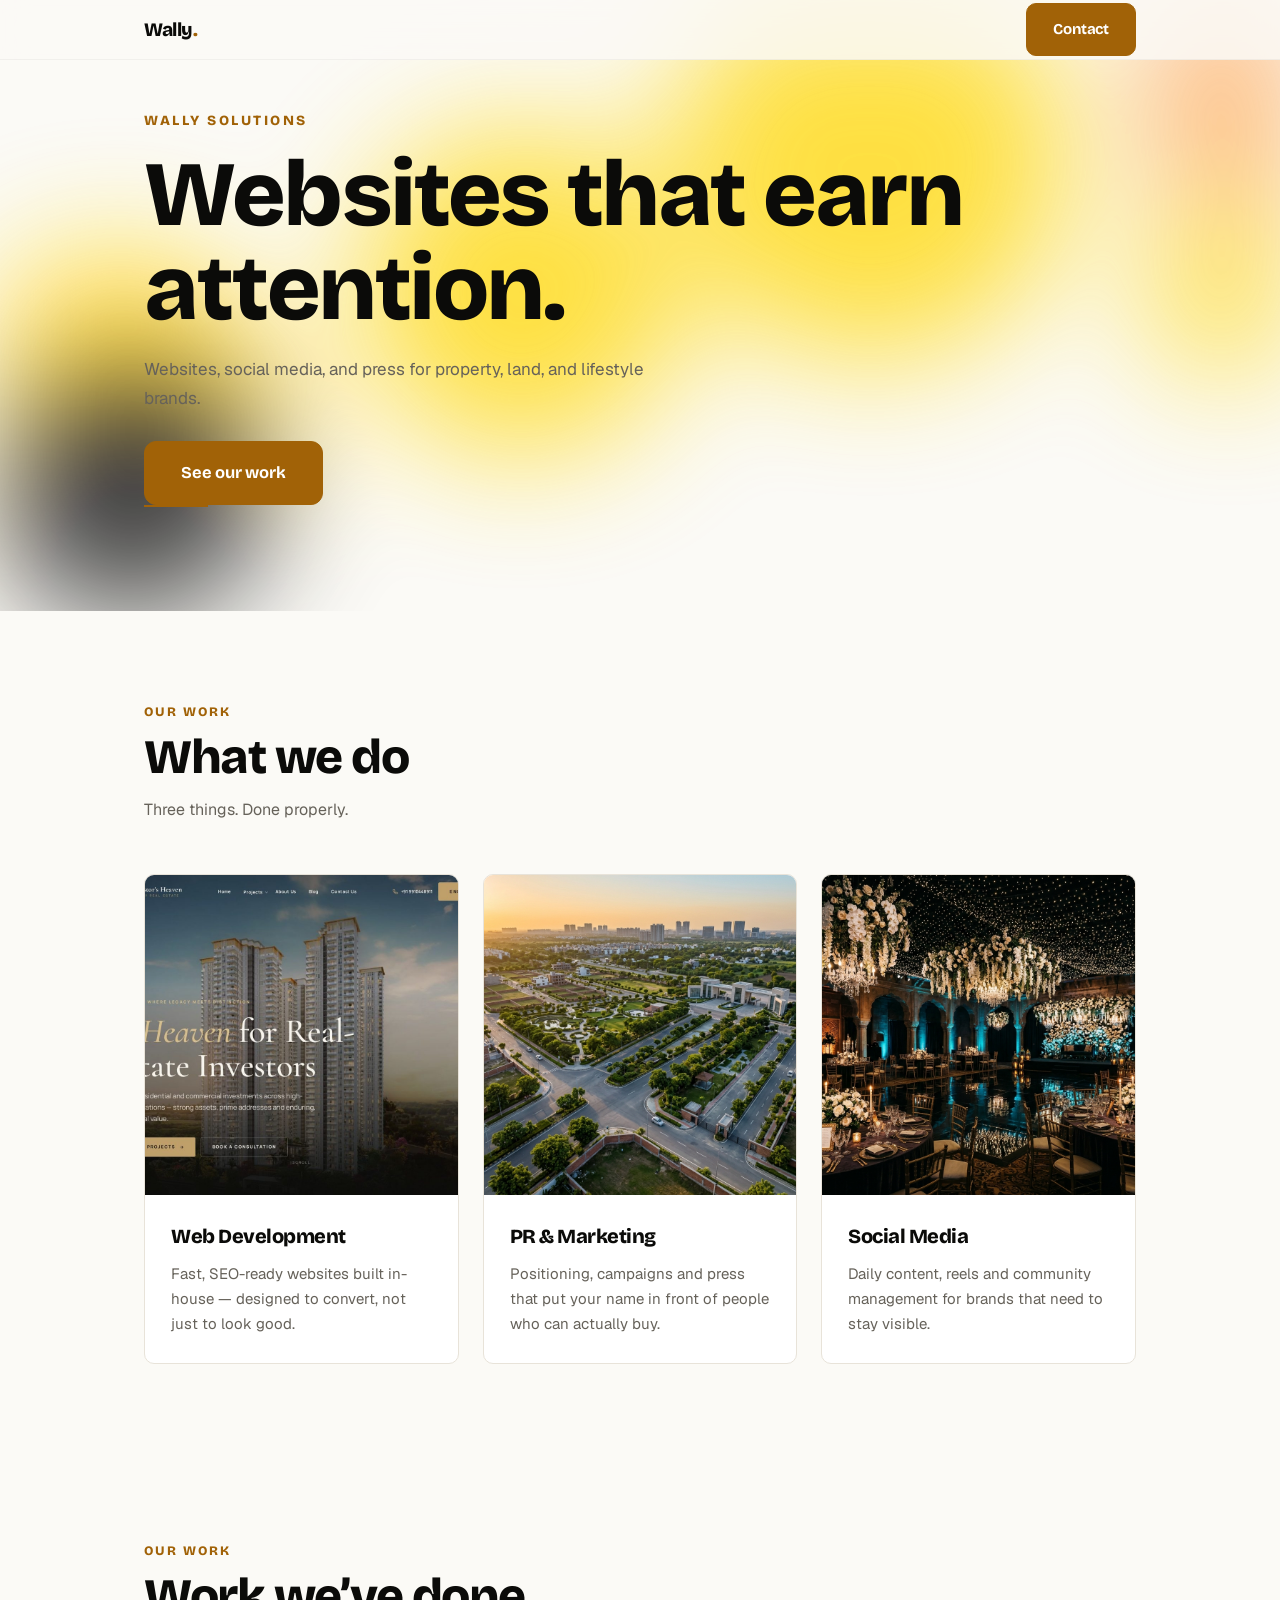
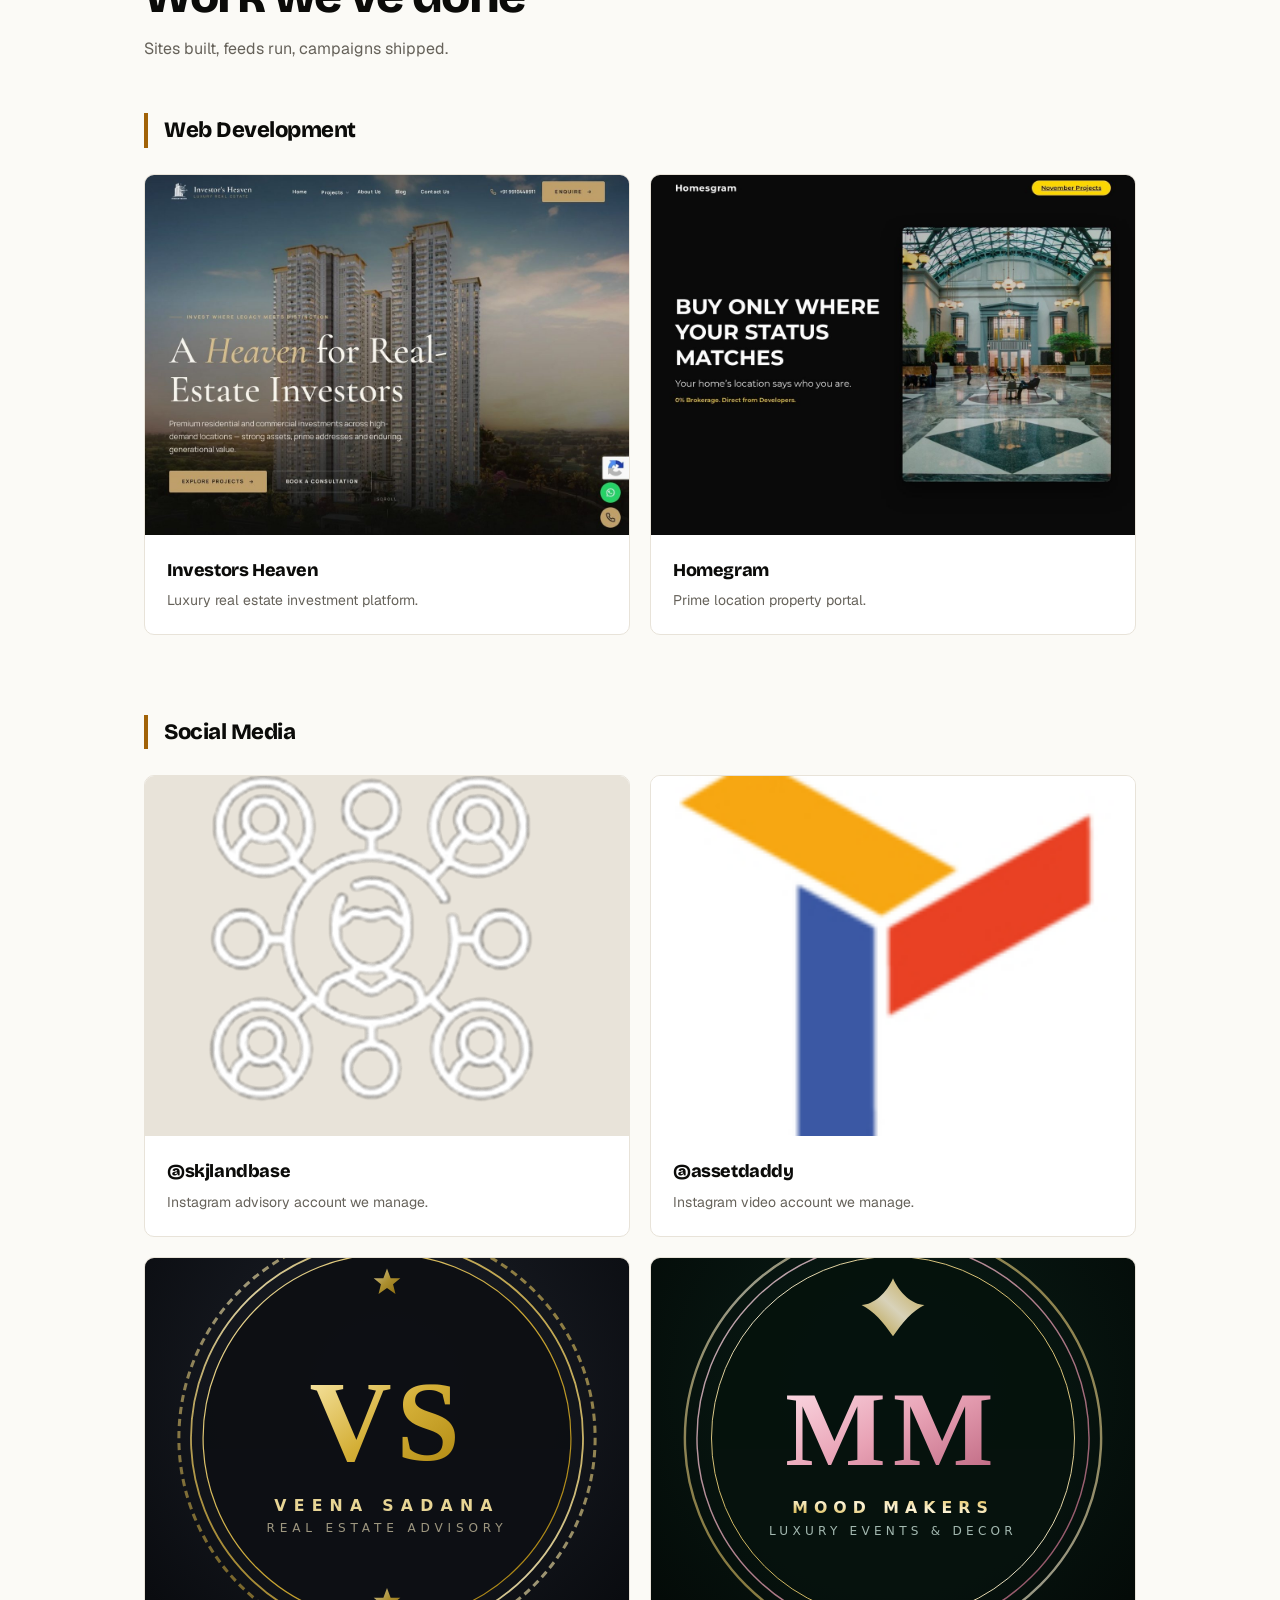
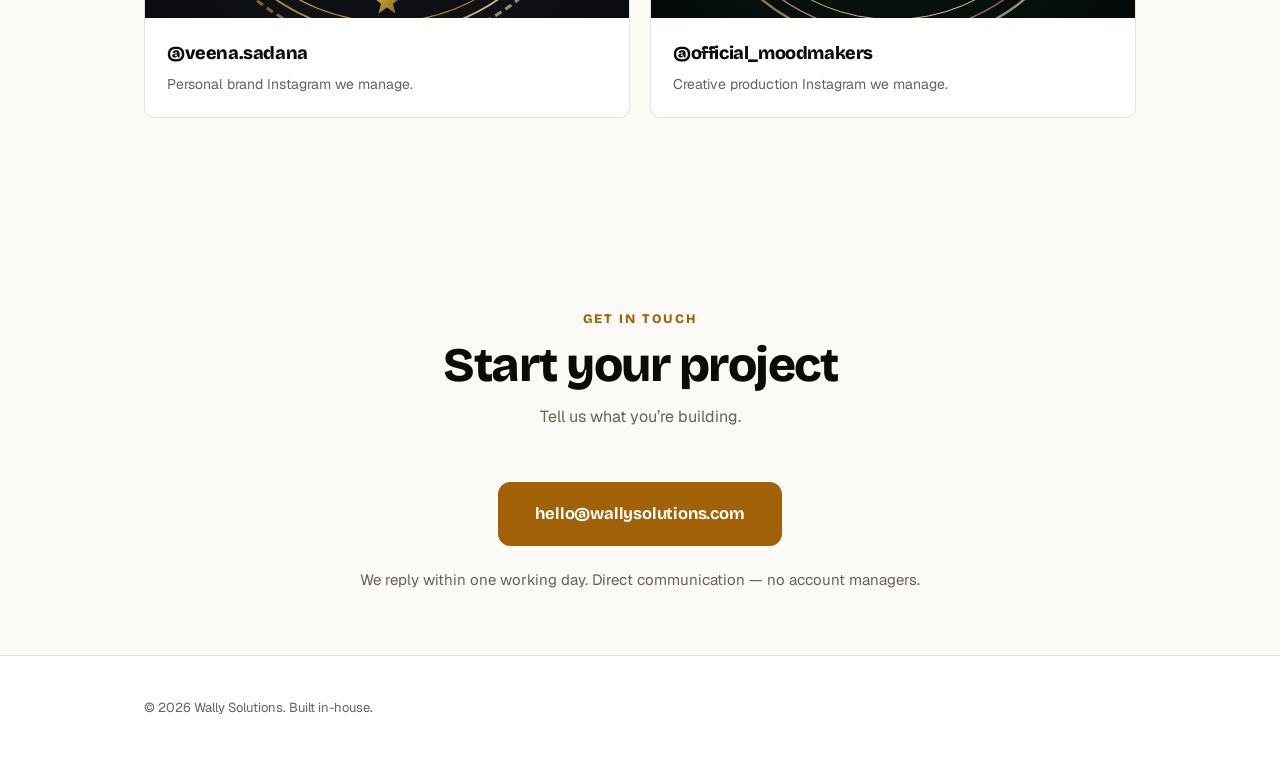
==== index.html @ ad47d723 "Add lava background animation to hero section - Canvas-based lava lamp behind hero text: yellow/oran" ====
<!doctype html>
<html lang="en">
<head>
  <meta charset="utf-8" />
  <meta name="viewport" content="width=device-width, initial-scale=1.0" />
  <title>Wally Solutions | Websites, Social Media & PR</title>
  <meta
    name="description"
    content="Websites, social media, and press for property, land and lifestyle brands."
  />
  <link rel="canonical" href="https://wallysolutions.com/" />
  <meta name="theme-color" content="#fbfaf6" />

  <link rel="preload" href="assets/fonts/bricolage.woff2" as="font" type="font/woff2" crossorigin />
  <link rel="preload" href="assets/fonts/geist.woff2" as="font" type="font/woff2" crossorigin />
  <link rel="stylesheet" href="assets/css/style.css" />
</head>
<body>

  <!-- Header -->
  <header class="header" id="header">
    <div class="wrap">
      <a class="brand" href="/">Wally<span>.</span></a>
      <a href="#contact" class="btn btn--primary">Contact</a>
    </div>
  </header>

  <!-- Hero -->
  <section class="hero" id="hero">
    <canvas class="hero__lava" id="heroLava" aria-hidden="true"></canvas>
    <div class="wrap hero__wrap">
      <div class="hero__eyebrow">Wally Solutions</div>
      <h1 class="hero__title">
        <span class="word">Websites</span>
        <span class="word">that</span>
        <span class="word">earn</span>
        <span class="word">attention.</span>
      </h1>
      <p class="hero__sub">
        Websites, social media, and press for property, land, and lifestyle brands.
      </p>
      <a href="#work" class="btn btn--primary btn--large">See our work</a>
      <div class="hero__line"></div>
    </div>
  </section>

  <!-- What We Do -->
  <section class="section" id="services">
    <div class="wrap">
      <div class="section-head">
        <span class="section__eyebrow">Our work</span>
        <h2 class="section__title">What we do</h2>
        <p class="section__intro">Three things. Done properly.</p>
      </div>

      <div class="services-grid">
        <article class="service card">
          <div class="service__image" style="background-image:url('assets/img/work-investors-heaven.jpg')"></div>
          <div class="service__body">
            <h3 class="service__title">Web Development</h3>
            <p class="service__desc">Fast, SEO-ready websites built in-house — designed to convert, not just to look good.</p>
          </div>
        </article>

        <article class="service card">
          <div class="service__image" style="background-image:url('assets/img/work-skjlandbase.jpg')"></div>
          <div class="service__body">
            <h3 class="service__title">PR &amp; Marketing</h3>
            <p class="service__desc">Positioning, campaigns and press that put your name in front of people who can actually buy.</p>
          </div>
        </article>

        <article class="service card">
          <div class="service__image" style="background-image:url('assets/img/work-moodmakers.jpg')"></div>
          <div class="service__body">
            <h3 class="service__title">Social Media</h3>
            <p class="service__desc">Daily content, reels and community management for brands that need to stay visible.</p>
          </div>
        </article>
      </div>
    </div>
  </section>

  <!-- Work -->
  <section class="section section--work" id="work">
    <div class="wrap">
      <div class="section-head">
        <span class="section__eyebrow">Our work</span>
        <h2 class="section__title">Work we&rsquo;ve done</h2>
        <p class="section__intro">Sites built, feeds run, campaigns shipped.</p>
      </div>

      <!-- Web Development -->
      <div class="work-category">
        <h3 class="work-category__title">Web Development</h3>
        <div class="work-grid">
          <a href="https://investors-heaven.com/" target="_blank" rel="noopener" class="work-card">
            <img src="assets/img/work-investors-heaven.jpg" alt="Investors Heaven website" class="work-card__img" />
            <div class="work-card__body">
              <h4 class="work-card__title">Investors Heaven</h4>
              <p class="work-card__desc">Luxury real estate investment platform.</p>
            </div>
          </a>
          <a href="https://www.homegram.co.in/" target="_blank" rel="noopener" class="work-card">
            <img src="assets/img/work-homegram.jpg" alt="Homegram website" class="work-card__img" />
            <div class="work-card__body">
              <h4 class="work-card__title">Homegram</h4>
              <p class="work-card__desc">Prime location property portal.</p>
            </div>
          </a>
        </div>
      </div>

      <!-- Social Media -->
      <div class="work-category">
        <h3 class="work-category__title">Social Media</h3>
        <div class="work-grid">
          <a href="https://www.instagram.com/skjlandbase/" target="_blank" rel="noopener" class="work-card work-card--insta">
            <div class="work-card__img work-card__img--insta" style="background-image:url('assets/img/pfp-skjlandbase.png')"></div>
            <div class="work-card__body">
              <h4 class="work-card__title">@skjlandbase</h4>
              <p class="work-card__desc">Instagram advisory account we manage.</p>
            </div>
          </a>
          <a href="https://www.instagram.com/assetdaddy01/" target="_blank" rel="noopener" class="work-card work-card--insta">
            <div class="work-card__img work-card__img--insta" style="background-image:url('assets/img/pfp-assetdaddy.jpg')"></div>
            <div class="work-card__body">
              <h4 class="work-card__title">@assetdaddy</h4>
              <p class="work-card__desc">Instagram video account we manage.</p>
            </div>
          </a>
          <a href="https://www.instagram.com/veena.sadana/" target="_blank" rel="noopener" class="work-card work-card--insta">
            <div class="work-card__img work-card__img--insta" style="background-image:url('assets/img/pfp-veena-sadana.svg')"></div>
            <div class="work-card__body">
              <h4 class="work-card__title">@veena.sadana</h4>
              <p class="work-card__desc">Personal brand Instagram we manage.</p>
            </div>
          </a>
          <a href="https://www.instagram.com/official_moodmakers/" target="_blank" rel="noopener" class="work-card work-card--insta">
            <div class="work-card__img work-card__img--insta" style="background-image:url('assets/img/pfp-moodmakers.svg')"></div>
            <div class="work-card__body">
              <h4 class="work-card__title">@official_moodmakers</h4>
              <p class="work-card__desc">Creative production Instagram we manage.</p>
            </div>
          </a>
        </div>
      </div>
    </div>
  </section>

  <!-- Contact -->
  <section class="section section--contact" id="contact">
    <div class="wrap contact__wrap">
      <div class="section-head section-head--center">
        <span class="section__eyebrow">Get in touch</span>
        <h2 class="section__title">Start your project</h2>
        <p class="section__intro">Tell us what you&rsquo;re building.</p>
      </div>
      <a href="mailto:hello@wallysolutions.com" class="btn btn--primary btn--large">hello@wallysolutions.com</a>
      <p class="contact__note">We reply within one working day. Direct communication — no account managers.</p>
    </div>
  </section>

  <!-- Footer -->
  <footer class="footer">
    <div class="wrap footer__wrap">
      <p class="footer__copy">&copy; 2026 Wally Solutions. Built in-house.</p>
    </div>
  </footer>

  <script>
    /* Hero reveal animation — runs on load, staggered, visible above the fold */
    (function(){
      const words = document.querySelectorAll('.hero__title .word');
      const line = document.querySelector('.hero__line');
      const cta = document.querySelector('.btn--large');

      const tl = [];
      words.forEach((w, i) => {
        w.style.opacity = '0';
        w.style.transform = 'translateY(34px)';
        w.style.transition = 'opacity 0.7s cubic-bezier(0.22, 1, 0.36, 1), transform 0.7s cubic-bezier(0.22, 1, 0.36, 1)';
        tl.push(setTimeout(() => {
          w.style.opacity = '1';
          w.style.transform = 'translateY(0)';
        }, 180 + i * 130));
      });

      setTimeout(() => {
        line.style.width = '64px';
        line.style.opacity = '1';
      }, 180 + words.length * 130 + 60);

      setTimeout(() => {
        cta.style.opacity = '1';
        cta.style.transform = 'translateY(0)';
      }, 180 + words.length * 130 + 180);

      cta.style.opacity = '0';
      cta.style.transform = 'translateY(20px)';
      cta.style.transition = 'opacity 0.6s cubic-bezier(0.22, 1, 0.36, 1), transform 0.6s cubic-bezier(0.22, 1, 0.36, 1)';
      line.style.width = '0';
      line.style.opacity = '0';
      line.style.transition = 'width 0.6s ease, opacity 0.4s ease';
    })();

    /* Header scroll effect */
    (function(){
      const header = document.getElementById('header');
      window.addEventListener('scroll', () => {
        if (window.scrollY > 40) {
          header.classList.add('header--scrolled');
        } else {
          header.classList.remove('header--scrolled');
        }
      });
    })();

    /* Lava background — yellow/orange/red/black drifting blobs */
    (function(){
      var canvas = document.getElementById('heroLava');
      if(!canvas) return;
      var ctx = canvas.getContext('2d');
      var width, height;
      var blobs = [];
      var colors = ['#FACC15', '#FB923C', '#EF4444', '#000000'];

      function resize(){
        var r = canvas.parentElement;
        width = canvas.width = r ? r.clientWidth : window.innerWidth;
        height = canvas.height = r ? r.clientHeight : window.innerHeight;
      }
      window.addEventListener('resize', resize);
      resize();

      for(var i=0; i<6; i++){
        blobs.push({
          x: Math.random()*width,
          y: Math.random()*height,
          vx: (Math.random()-0.5)*0.35,
          vy: (Math.random()-0.5)*0.35,
          r: 70 + Math.random()*140,
          color: colors[Math.floor(Math.random()*colors.length)]
        });
      }

      function draw(){
        ctx.clearRect(0,0,width,height);
        blobs.forEach(function(b){
          b.x += b.vx;
          b.y += b.vy;
          if(b.x < -b.r) b.x = width + b.r;
          if(b.x > width + b.r) b.x = -b.r;
          if(b.y < -b.r) b.y = height + b.r;
          if(b.y > height + b.r) b.y = -b.r;
          ctx.beginPath();
          ctx.arc(b.x, b.y, b.r, 0, Math.PI*2);
          ctx.fillStyle = b.color;
          ctx.fill();
        });
        requestAnimationFrame(draw);
      }
      draw();
    })();
  </script>
</body>
</html>
---- assets/css/style.css ----
/* Wally Solutions — premium, human-made, mobile-first
   Warm, elegant palette: cream paper, deep ink, gold-bronze accent.
   Designed to feel like a real agency, not AI slop.
*/

@font-face {
  font-family: "Bricolage Grotesque";
  src: url("../fonts/bricolage.woff2") format("woff2");
  font-weight: 200 800;
  font-display: swap;
  font-style: normal;
}

@font-face {
  font-family: "Geist";
  src: url("../fonts/geist.woff2") format("woff2");
  font-weight: 100 900;
  font-display: swap;
  font-style: normal;
}

:root {
  --bg: #fbfaf6;
  --surface: #ffffff;
  --ink: #0b0b09;
  --muted: #66625a;
  --accent: #a16207;
  --accent-hover: #7c4d05;
  --border: #e8e3d9;
  --line: 1.55;
  --radius: 10px;
  --wrap: 1040px;
  --shadow: 0 24px 48px -16px rgba(0,0,0,0.07);
  --font-display: "Bricolage Grotesque", system-ui, sans-serif;
  --font-body: "Geist", system-ui, sans-serif;
}

*,
*::before,
*::after { box-sizing: border-box; }

html {
  scroll-behavior: smooth;
  -webkit-text-size-adjust: 100%;
}

body {
  margin: 0;
  background: var(--bg);
  color: var(--ink);
  font-family: var(--font-body);
  font-size: 17px;
  line-height: var(--line);
  -webkit-font-smoothing: antialiased;
  overflow-x: hidden;
}

img { max-width: 100%; display: block; }

a { color: inherit; text-decoration: none; }

::selection { background: var(--accent); color: #ffffff; }

.wrap {
  width: 100%;
  max-width: var(--wrap);
  margin-inline: auto;
  padding-inline: 24px;
}

/* ---------- Header ---------- */
.header {
  position: fixed;
  top: 0; left: 0; right: 0;
  z-index: 100;
  height: 60px;
  background: rgba(251, 250, 246, 0.85);
  backdrop-filter: blur(14px);
  border-bottom: 1px solid rgba(0,0,0,0.04);
}

.header--scrolled {
  background: rgba(251, 250, 246, 0.96);
  box-shadow: 0 4px 20px -8px rgba(0,0,0,0.05);
}

.header .wrap {
  display: flex;
  align-items: center;
  justify-content: space-between;
  height: 100%;
}

.brand {
  font-family: var(--font-display);
  font-weight: 800;
  font-size: 19px;
  letter-spacing: -0.5px;
  color: var(--ink);
}

.brand span {
  color: var(--accent);
}

/* ---------- Buttons ---------- */
.btn {
  display: inline-flex;
  align-items: center;
  justify-content: center;
  border: 1px solid var(--border);
  background: var(--surface);
  color: var(--ink);
  font-family: var(--font-display);
  font-weight: 700;
  font-size: 15px;
  letter-spacing: -0.2px;
  border-radius: var(--radius);
  padding: 14px 26px;
  cursor: pointer;
  transition: all 0.25s ease;
}

.btn--primary {
  border-color: var(--accent);
  background: var(--accent);
  color: #ffffff;
}

.btn--primary:hover {
  background: var(--accent-hover);
  border-color: var(--accent-hover);
  transform: translateY(-2px);
  box-shadow: 0 12px 28px -6px rgba(161, 98, 7, 0.35);
}

.btn--large {
  font-size: 16.5px;
  padding: 18px 36px;
  border-radius: 12px;
}

/* ---------- Hero ---------- */
.hero {
  position: relative;
  padding: 110px 0 100px;
  overflow: hidden;
  background: var(--bg);
}

.hero__lava {
  position: absolute;
  inset: 0;
  width: 100%;
  height: 100%;
  z-index: 0;
  filter: blur(64px) contrast(1.15);
  opacity: 0.75;
}

.hero__wrap {
  position: relative;
  z-index: 1;
}

.hero__eyebrow {
  margin: 0 0 16px;
  font-family: var(--font-display);
  font-weight: 800;
  font-size: 14px;
  letter-spacing: 2.5px;
  text-transform: uppercase;
  color: var(--accent);
}

.hero__title {
  margin: 0 0 20px;
  font-family: var(--font-display);
  font-weight: 800;
  font-size: clamp(40px, 11vw, 84px);
  line-height: 1.02;
  letter-spacing: -2.5px;
  color: var(--ink);
}

.hero__title .word {
  display: inline-block;
}

.hero__sub {
  margin: 0 0 28px;
  font-size: 17px;
  color: var(--muted);
  max-width: 520px;
  line-height: 1.7;
}

.hero__line {
  width: 0;
  height: 2px;
  background: var(--accent);
  margin-bottom: 4px;
  opacity: 0;
}

/* ---------- Sections ---------- */
.section {
  padding: 86px 0;
}

.section--contact {
  padding: 100px 0 64px;
}

.section-head {
  margin-bottom: 52px;
}

.section-head--center { text-align: center; }

.section__eyebrow {
  display: inline-block;
  margin: 0 0 10px;
  font-family: var(--font-display);
  font-weight: 800;
  font-size: 13px;
  letter-spacing: 2px;
  text-transform: uppercase;
  color: var(--accent);
}

.section__title {
  margin: 0 0 14px;
  font-family: var(--font-display);
  font-weight: 800;
  font-size: clamp(30px, 6vw, 48px);
  line-height: 1.08;
  letter-spacing: -1.5px;
  color: var(--ink);
}

.section__intro {
  margin: 0;
  font-size: 16px;
  color: var(--muted);
  max-width: 560px;
}

.section-head--center .section__intro { margin-inline: auto; }

/* ---------- Services ---------- */
.services-grid {
  display: grid;
  grid-template-columns: 1fr;
  gap: 24px;
}

.service {
  display: flex;
  flex-direction: column;
  border: 1px solid var(--border);
  background: var(--surface);
  border-radius: var(--radius);
  overflow: hidden;
  transition: transform 0.25s ease, border-color 0.25s ease, box-shadow 0.25s ease;
}

.service:hover {
  transform: translateY(-4px);
  border-color: var(--accent);
  box-shadow: var(--shadow);
}

.service__image {
  width: 100%;
  height: 280px;
  background-size: cover;
  background-position: center;
  background-color: #e8e3d9;
}

.service__body {
  padding: 26px;
}

.service__title {
  margin: 0 0 10px;
  font-family: var(--font-display);
  font-weight: 800;
  font-size: 20px;
  letter-spacing: -0.5px;
  color: var(--ink);
}

.service__desc {
  margin: 0;
  font-size: 15px;
  color: var(--muted);
  line-height: 1.65;
}

/* ---------- Work ---------- */
.work-category {
  margin-bottom: 80px;
}

.work-category:last-child { margin-bottom: 0; }

.work-category__title {
  margin: 0 0 26px;
  font-family: var(--font-display);
  font-weight: 800;
  font-size: 22px;
  letter-spacing: -0.5px;
  color: var(--ink);
  border-left: 4px solid var(--accent);
  padding-left: 16px;
}

.work-grid {
  display: grid;
  grid-template-columns: 1fr;
  gap: 20px;
}

.work-card {
  border: 1px solid var(--border);
  border-radius: var(--radius);
  overflow: hidden;
  background: var(--surface);
  display: block;
  transition: transform 0.25s ease, border-color 0.25s ease, box-shadow 0.25s ease;
  text-decoration: none;
  color: inherit;
}

.work-card:hover {
  transform: translateY(-5px);
  border-color: var(--accent);
  box-shadow: var(--shadow);
}

.work-card__img {
  width: 100%;
  height: 320px;
  object-fit: cover;
  display: block;
}

.work-card__img--insta {
  height: 320px;
  background-size: cover;
  background-position: center;
  background-color: #e8e3d9;
}

.work-card__body {
  padding: 22px;
}

.work-card__title {
  margin: 0 0 6px;
  font-family: var(--font-display);
  font-weight: 800;
  font-size: 18px;
  letter-spacing: -0.4px;
  color: var(--ink);
}

.work-card__desc {
  margin: 0;
  font-size: 14px;
  color: var(--muted);
}

/* ---------- Contact ---------- */
.contact__wrap {
  max-width: 640px;
  margin-inline: auto;
  text-align: center;
}

.contact__note {
  margin: 22px 0 0;
  font-size: 15px;
  color: var(--muted);
}

/* ---------- Footer ---------- */
.footer {
  padding: 42px 0;
  border-top: 1px solid var(--border);
  background: var(--surface);
}

.footer__wrap {
  display: flex;
  justify-content: space-between;
  align-items: center;
  flex-wrap: wrap;
  gap: 12px;
}

.footer__copy {
  margin: 0;
  font-size: 13px;
  color: var(--muted);
}

/* ---------- Responsive ---------- */
@media (min-width: 640px) {
  .services-grid {
    grid-template-columns: repeat(3, 1fr);
  }
  .work-grid {
    grid-template-columns: repeat(2, 1fr);
  }
  .hero__title { font-size: clamp(48px, 12vw, 92px); }
}

@media (min-width: 1024px) {
  .work-card__img { height: 360px; }
  .service__image { height: 320px; }
}

/* ---------- Reduced motion ---------- */
@media (prefers-reduced-motion: reduce) {
  *, *::before, *::after {
    animation-duration: 0.01ms !important;
    animation-iteration-count: 1 !important;
    transition-duration: 0.01ms !important;
  }
  .hero__title .word {
    opacity: 1 !important;
    transform: none !important;
    transition: none !important;
  }
}
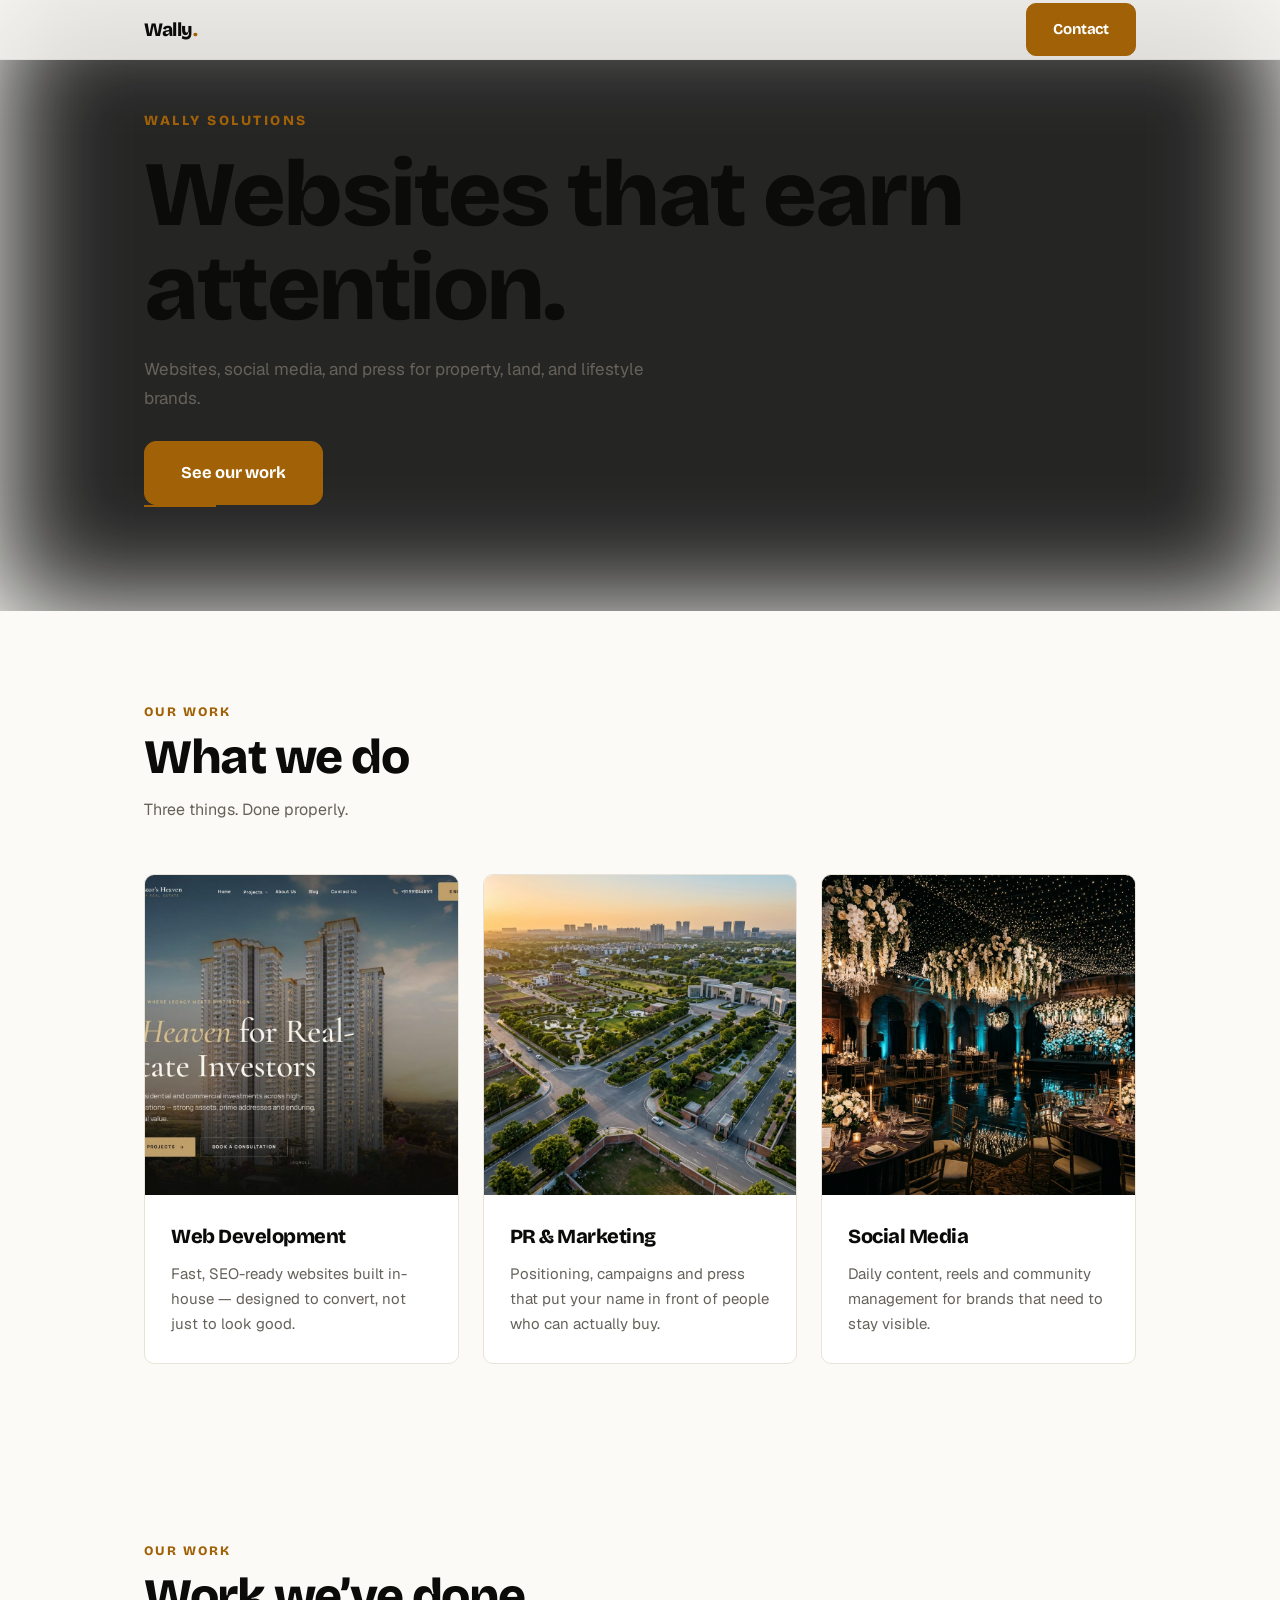
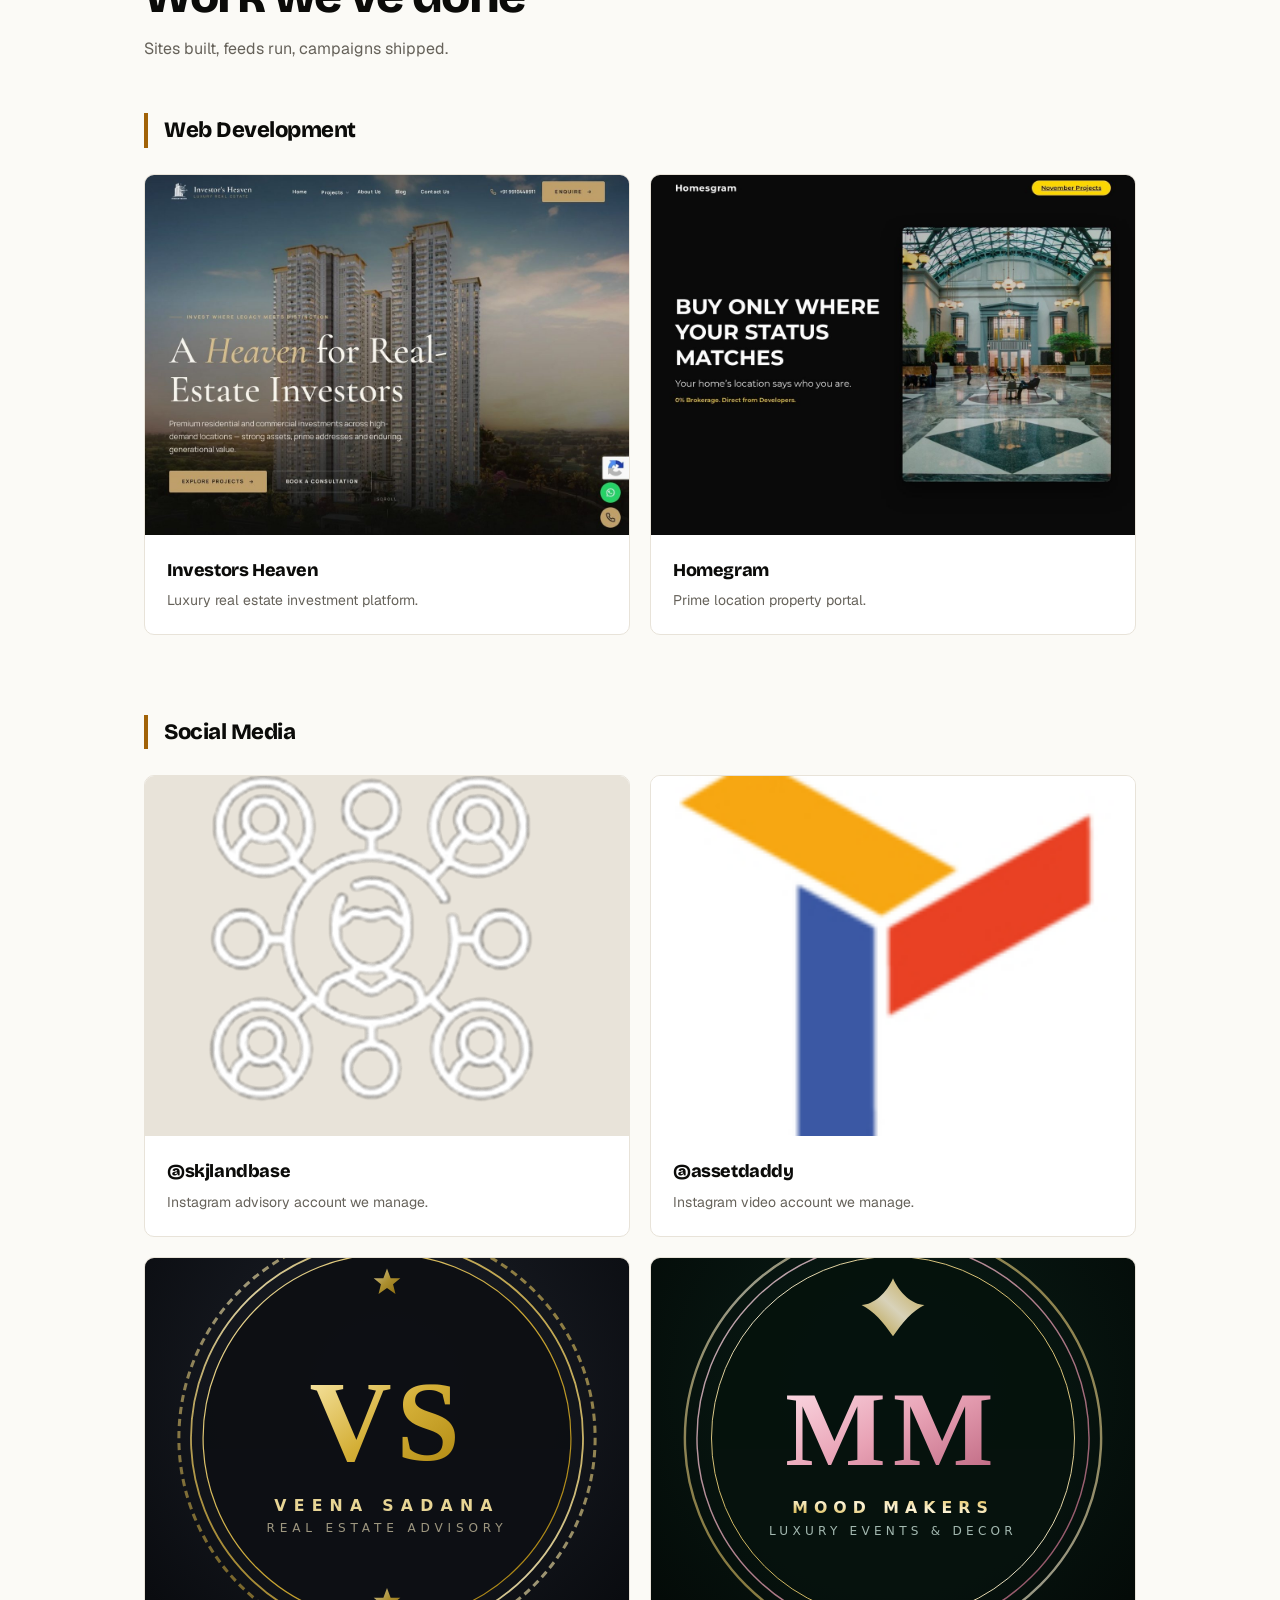
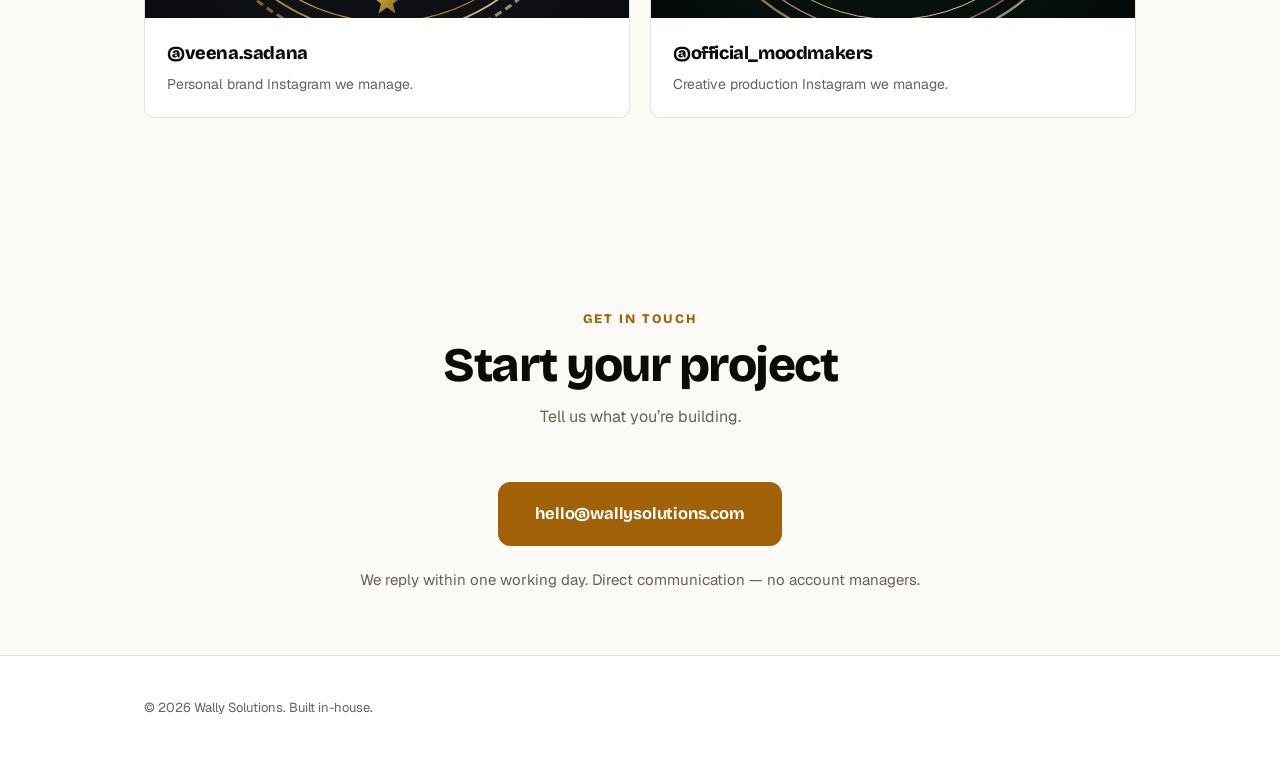
==== commit 0cafcde6: "Fix hero: restore text animation, proper flowing lava lamp - Restore hero text animation: staggered " ====
--- a/index.html
+++ b/index.html
@@ -169,39 +169,41 @@
   </footer>
 
   <script>
-    /* Hero reveal animation — runs on load, staggered, visible above the fold */
+    /* Hero reveal animation — runs on load, staggered word reveal + accent line + CTA fade */
     (function(){
       const words = document.querySelectorAll('.hero__title .word');
       const line = document.querySelector('.hero__line');
       const cta = document.querySelector('.btn--large');
 
-      const tl = [];
       words.forEach((w, i) => {
         w.style.opacity = '0';
-        w.style.transform = 'translateY(34px)';
-        w.style.transition = 'opacity 0.7s cubic-bezier(0.22, 1, 0.36, 1), transform 0.7s cubic-bezier(0.22, 1, 0.36, 1)';
-        tl.push(setTimeout(() => {
+        w.style.transform = 'translateY(40px)';
+        w.style.transition = 'opacity 0.8s cubic-bezier(0.22, 1, 0.36, 1), transform 0.8s cubic-bezier(0.22, 1, 0.36, 1)';
+      });
+
+      words.forEach((w, i) => {
+        setTimeout(() => {
           w.style.opacity = '1';
           w.style.transform = 'translateY(0)';
-        }, 180 + i * 130));
+        }, 200 + i * 150);
       });
 
       setTimeout(() => {
-        line.style.width = '64px';
+        line.style.width = '72px';
         line.style.opacity = '1';
-      }, 180 + words.length * 130 + 60);
+      }, 200 + words.length * 150 + 80);
 
       setTimeout(() => {
         cta.style.opacity = '1';
         cta.style.transform = 'translateY(0)';
-      }, 180 + words.length * 130 + 180);
+      }, 200 + words.length * 150 + 200);
 
       cta.style.opacity = '0';
-      cta.style.transform = 'translateY(20px)';
-      cta.style.transition = 'opacity 0.6s cubic-bezier(0.22, 1, 0.36, 1), transform 0.6s cubic-bezier(0.22, 1, 0.36, 1)';
+      cta.style.transform = 'translateY(24px)';
+      cta.style.transition = 'opacity 0.7s cubic-bezier(0.22, 1, 0.36, 1), transform 0.7s cubic-bezier(0.22, 1, 0.36, 1)';
       line.style.width = '0';
       line.style.opacity = '0';
-      line.style.transition = 'width 0.6s ease, opacity 0.4s ease';
+      line.style.transition = 'width 0.7s ease, opacity 0.4s ease';
     })();
 
     /* Header scroll effect */
@@ -216,14 +218,15 @@
       });
     })();
 
-    /* Lava background — yellow/orange/red/black drifting blobs */
+    /* Lava background — actual flowing lava lamp: black bottom, rising blobs
+       shift black → red → orange → yellow as they rise, gooey metaball merge */
     (function(){
       var canvas = document.getElementById('heroLava');
       if(!canvas) return;
       var ctx = canvas.getContext('2d');
       var width, height;
       var blobs = [];
-      var colors = ['#FACC15', '#FB923C', '#EF4444', '#000000'];
+      var time = 0;
 
       function resize(){
         var r = canvas.parentElement;
@@ -233,31 +236,79 @@
       window.addEventListener('resize', resize);
       resize();
 
-      for(var i=0; i<6; i++){
+      // Create lava blobs that rise from the bottom
+      for(var i=0; i<8; i++){
         blobs.push({
           x: Math.random()*width,
-          y: Math.random()*height,
-          vx: (Math.random()-0.5)*0.35,
-          vy: (Math.random()-0.5)*0.35,
-          r: 70 + Math.random()*140,
-          color: colors[Math.floor(Math.random()*colors.length)]
+          y: height + 100 + Math.random()*200,  // start below canvas
+          vx: (Math.random()-0.5)*0.2,
+          vy: -(0.4 + Math.random()*0.6),        // rise upward
+          r: 60 + Math.random()*110,
+          phase: Math.random()*Math.PI*2,
+          life: Math.random(),
+          baseR: 0
         });
       }
 
+      function lavaColor(t){
+        // t: 0 (bottom, black) → 1 (top, yellow)
+        // black → dark red → red → orange → yellow
+        if(t < 0.25) {
+          // black to dark red
+          var c = t/0.25;
+          return 'rgb(' + Math.round(139*c) + ',0,0)';
+        } else if(t < 0.5) {
+          // dark red to red-orange
+          var c = (t-0.25)/0.25;
+          return 'rgb(' + Math.round(139+116*c) + ',' + Math.round(65*c) + ',0)';
+        } else if(t < 0.75) {
+          // red-orange to orange-yellow
+          var c = (t-0.5)/0.25;
+          return 'rgb(255,' + Math.round(65+140*c) + ',0)';
+        } else {
+          // orange-yellow to bright yellow
+          var c = (t-0.75)/0.25;
+          return 'rgb(255,' + Math.round(205+50*c) + ',' + Math.round(0+20*c) + ')';
+        }
+      }
+
       function draw(){
+        time += 0.01;
         ctx.clearRect(0,0,width,height);
+        ctx.save();
+        ctx.globalCompositeOperation = 'lighter';
+
         blobs.forEach(function(b){
-          b.x += b.vx;
+          // Wobble / organic movement
+          b.x += b.vx + Math.sin(time + b.phase)*0.8;
           b.y += b.vy;
-          if(b.x < -b.r) b.x = width + b.r;
-          if(b.x > width + b.r) b.x = -b.r;
-          if(b.y < -b.r) b.y = height + b.r;
-          if(b.y > height + b.r) b.y = -b.r;
+
+          // Reset blob when it rises past top
+          if(b.y < -b.r){
+            b.y = height + b.r + Math.random()*100;
+            b.x = Math.random()*width;
+            b.vx = (Math.random()-0.5)*0.2;
+            b.vy = -(0.4 + Math.random()*0.6);
+            b.r = 60 + Math.random()*110;
+            b.life = Math.random();
+          }
+
+          // Color based on vertical position (bottom=black, top=yellow)
+          var t = 1 - (b.y + b.r) / (height + b.r*2);
+          t = Math.max(0, Math.min(1, t));
+          var col = lavaColor(t);
+
+          // Size pulses slightly
+          var pulseR = b.r + Math.sin(time*2 + b.phase)*8;
+
           ctx.beginPath();
-          ctx.arc(b.x, b.y, b.r, 0, Math.PI*2);
-          ctx.fillStyle = b.color;
+          ctx.arc(b.x, b.y, pulseR, 0, Math.PI*2);
+          ctx.fillStyle = col;
+          ctx.globalAlpha = 0.55 + 0.25*Math.sin(time + b.life);
           ctx.fill();
         });
+
+        ctx.restore();
         requestAnimationFrame(draw);
       }
       draw();
--- a/assets/css/style.css
+++ b/assets/css/style.css
@@ -154,8 +154,10 @@
   width: 100%;
   height: 100%;
   z-index: 0;
-  filter: blur(64px) contrast(1.15);
-  opacity: 0.75;
+  /* Gooey metaball filter: blur then high contrast makes blobs merge like real lava */
+  filter: blur(56px) contrast(12);
+  opacity: 0.85;
+  background: #0a0a08;
 }
 
 .hero__wrap {
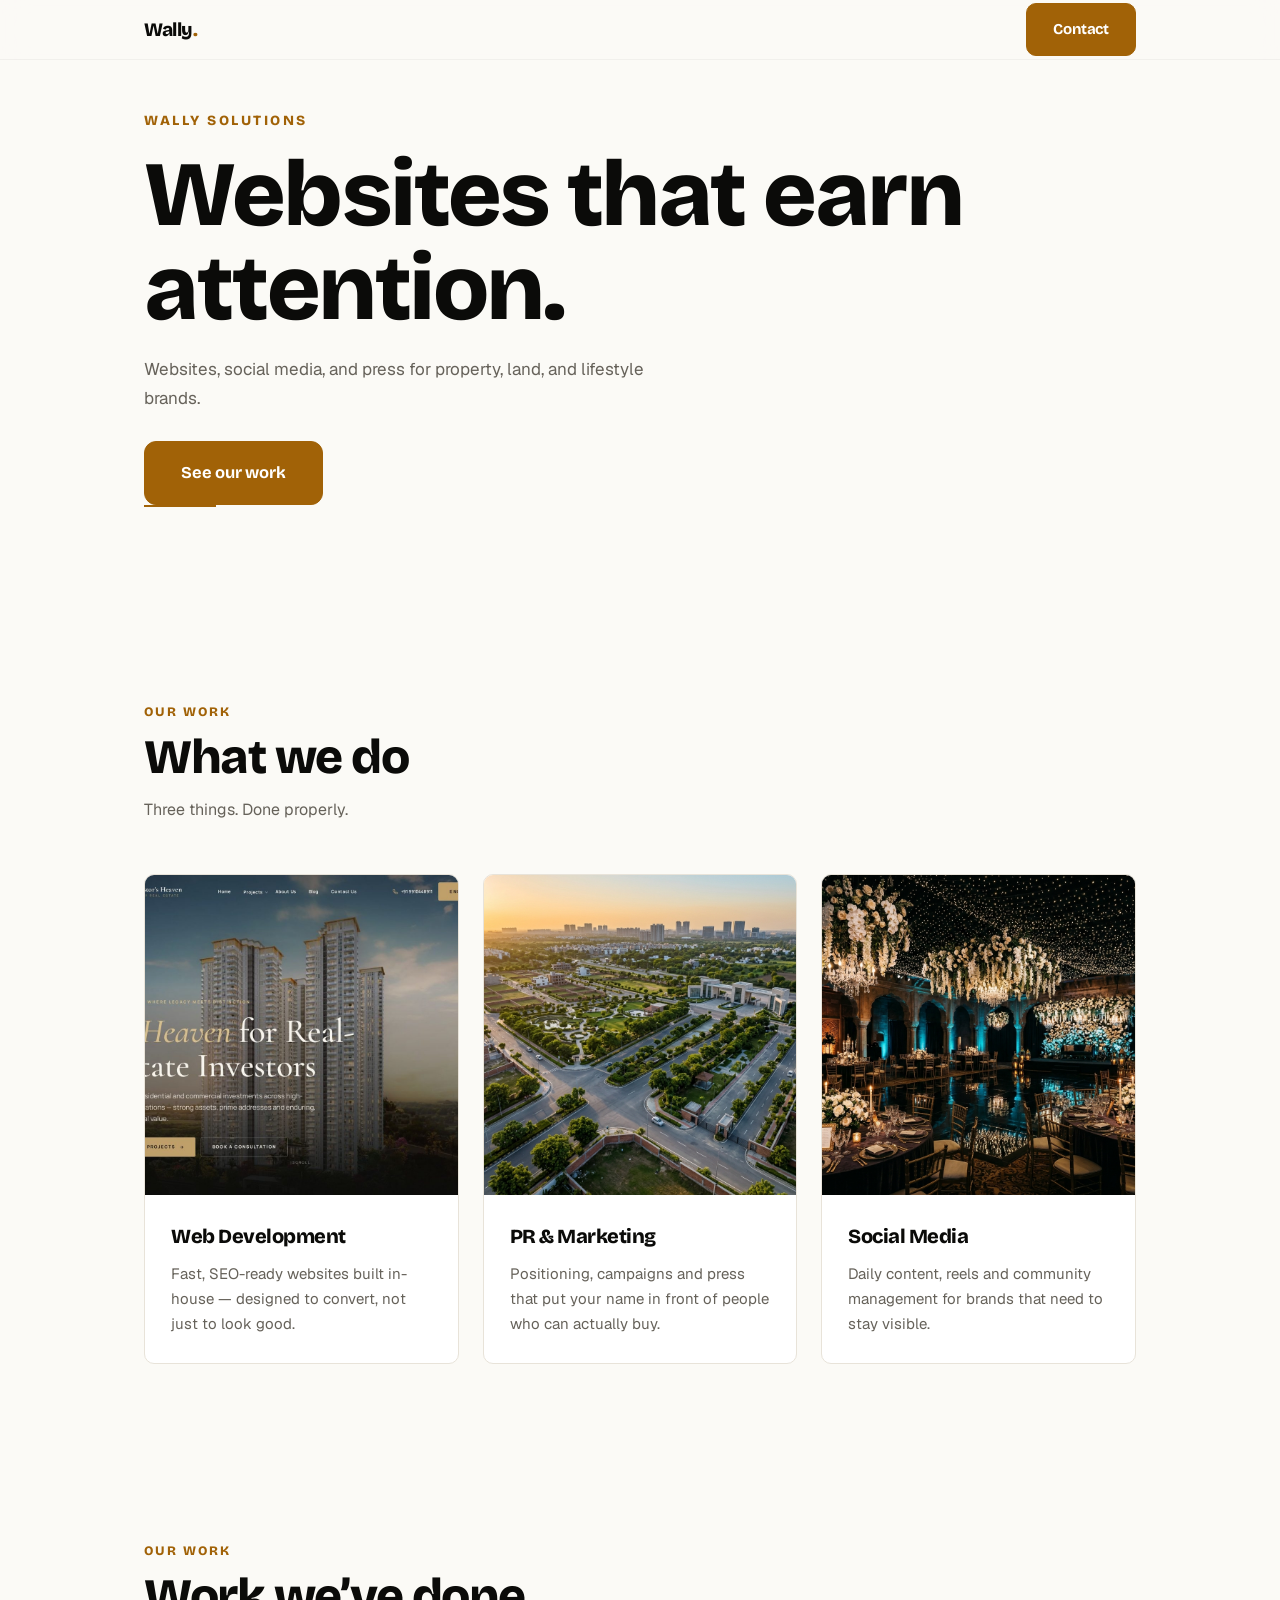
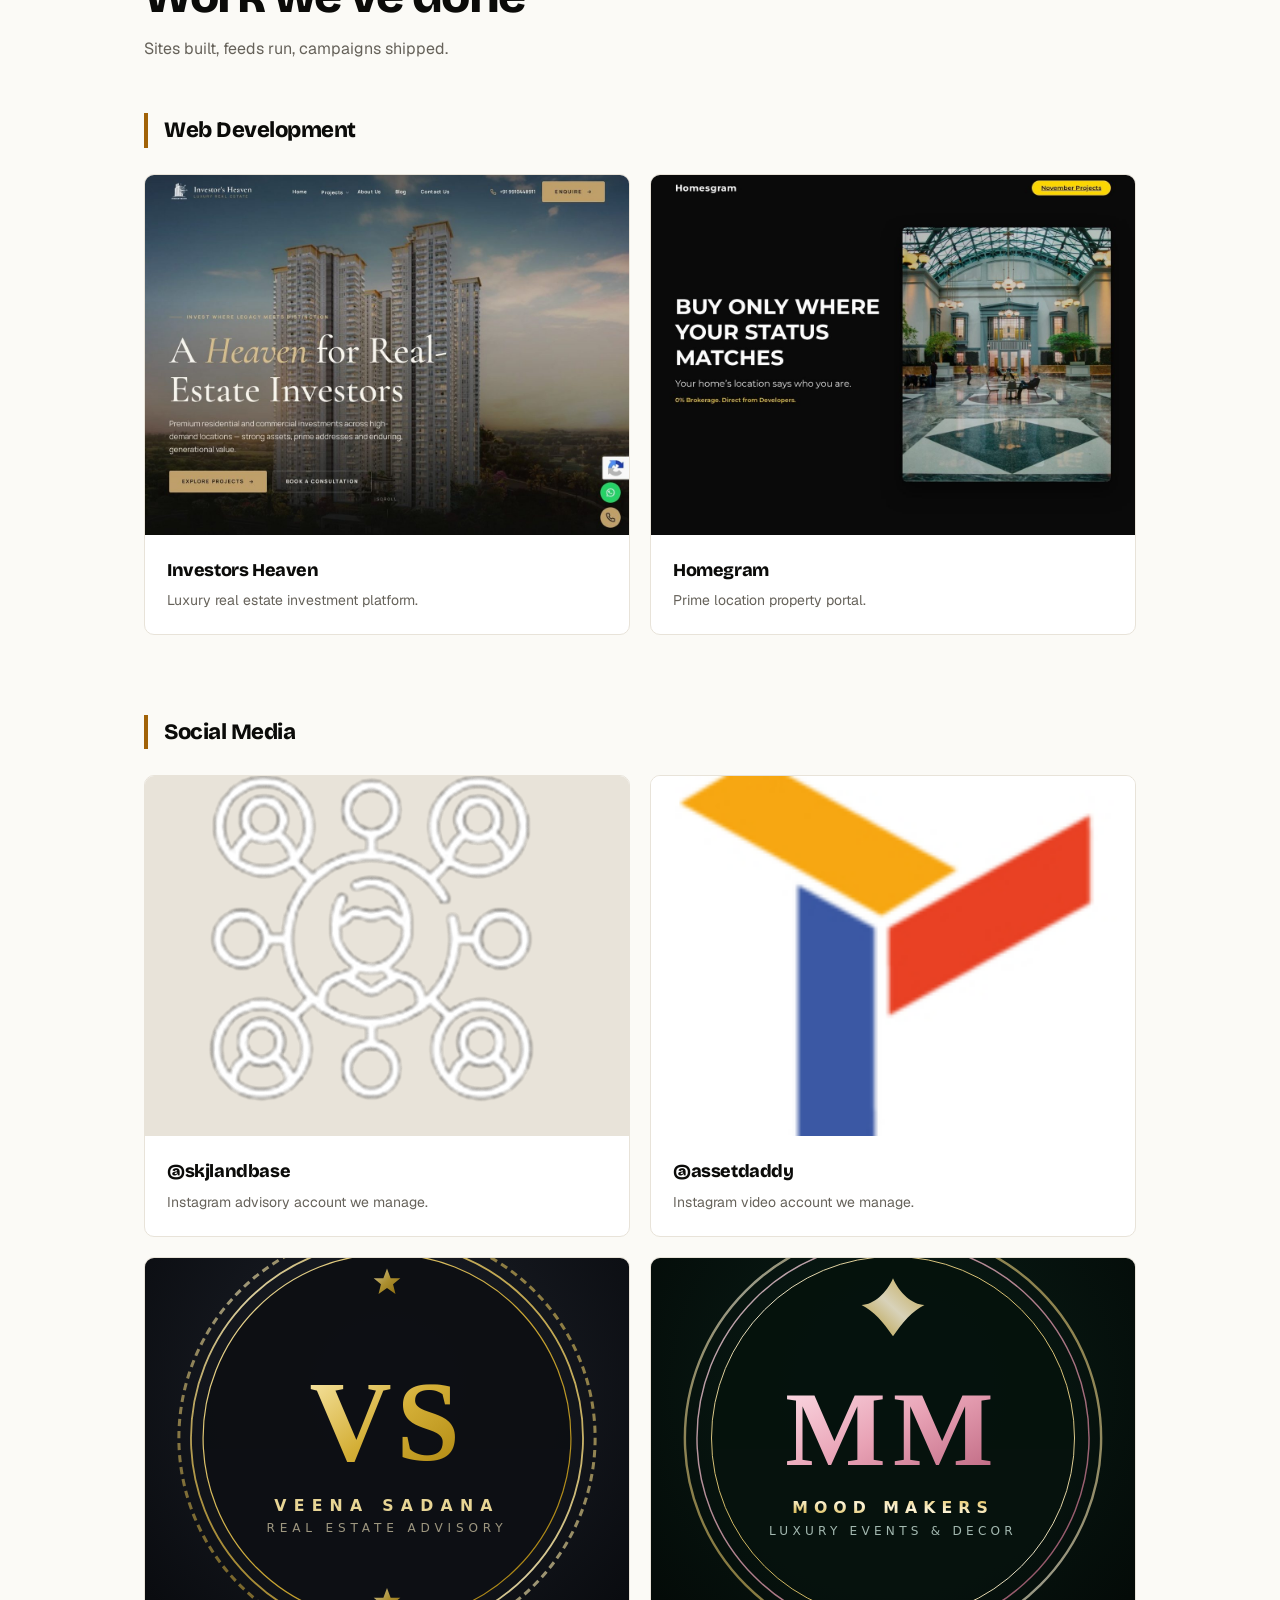
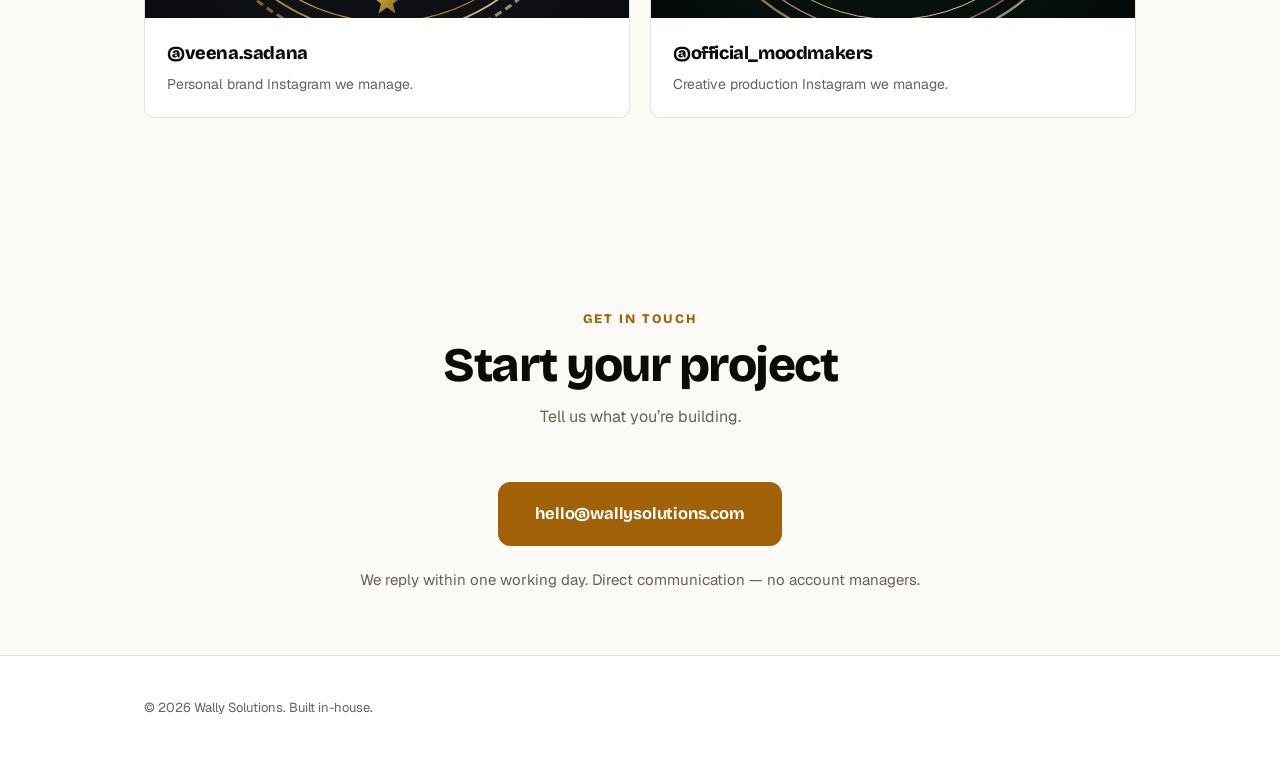
==== commit ae6b8881: "Remove lava background, keep hero text animation only - Removed canvas lava lamp and .hero__lava CSS" ====
--- a/index.html
+++ b/index.html
@@ -27,7 +27,6 @@
 
   <!-- Hero -->
   <section class="hero" id="hero">
-    <canvas class="hero__lava" id="heroLava" aria-hidden="true"></canvas>
     <div class="wrap hero__wrap">
       <div class="hero__eyebrow">Wally Solutions</div>
       <h1 class="hero__title">
@@ -218,101 +217,6 @@
       });
     })();
 
-    /* Lava background — actual flowing lava lamp: black bottom, rising blobs
-       shift black → red → orange → yellow as they rise, gooey metaball merge */
-    (function(){
-      var canvas = document.getElementById('heroLava');
-      if(!canvas) return;
-      var ctx = canvas.getContext('2d');
-      var width, height;
-      var blobs = [];
-      var time = 0;
-
-      function resize(){
-        var r = canvas.parentElement;
-        width = canvas.width = r ? r.clientWidth : window.innerWidth;
-        height = canvas.height = r ? r.clientHeight : window.innerHeight;
-      }
-      window.addEventListener('resize', resize);
-      resize();
-
-      // Create lava blobs that rise from the bottom
-      for(var i=0; i<8; i++){
-        blobs.push({
-          x: Math.random()*width,
-          y: height + 100 + Math.random()*200,  // start below canvas
-          vx: (Math.random()-0.5)*0.2,
-          vy: -(0.4 + Math.random()*0.6),        // rise upward
-          r: 60 + Math.random()*110,
-          phase: Math.random()*Math.PI*2,
-          life: Math.random(),
-          baseR: 0
-        });
-      }
-
-      function lavaColor(t){
-        // t: 0 (bottom, black) → 1 (top, yellow)
-        // black → dark red → red → orange → yellow
-        if(t < 0.25) {
-          // black to dark red
-          var c = t/0.25;
-          return 'rgb(' + Math.round(139*c) + ',0,0)';
-        } else if(t < 0.5) {
-          // dark red to red-orange
-          var c = (t-0.25)/0.25;
-          return 'rgb(' + Math.round(139+116*c) + ',' + Math.round(65*c) + ',0)';
-        } else if(t < 0.75) {
-          // red-orange to orange-yellow
-          var c = (t-0.5)/0.25;
-          return 'rgb(255,' + Math.round(65+140*c) + ',0)';
-        } else {
-          // orange-yellow to bright yellow
-          var c = (t-0.75)/0.25;
-          return 'rgb(255,' + Math.round(205+50*c) + ',' + Math.round(0+20*c) + ')';
-        }
-      }
-
-      function draw(){
-        time += 0.01;
-        ctx.clearRect(0,0,width,height);
-        ctx.save();
-        ctx.globalCompositeOperation = 'lighter';
-
-        blobs.forEach(function(b){
-          // Wobble / organic movement
-          b.x += b.vx + Math.sin(time + b.phase)*0.8;
-          b.y += b.vy;
-
-          // Reset blob when it rises past top
-          if(b.y < -b.r){
-            b.y = height + b.r + Math.random()*100;
-            b.x = Math.random()*width;
-            b.vx = (Math.random()-0.5)*0.2;
-            b.vy = -(0.4 + Math.random()*0.6);
-            b.r = 60 + Math.random()*110;
-            b.life = Math.random();
-          }
-
-          // Color based on vertical position (bottom=black, top=yellow)
-          var t = 1 - (b.y + b.r) / (height + b.r*2);
-          t = Math.max(0, Math.min(1, t));
-          var col = lavaColor(t);
-
-          // Size pulses slightly
-          var pulseR = b.r + Math.sin(time*2 + b.phase)*8;
-
-          ctx.beginPath();
-          ctx.arc(b.x, b.y, pulseR, 0, Math.PI*2);
-          ctx.fillStyle = col;
-          ctx.globalAlpha = 0.55 + 0.25*Math.sin(time + b.life);
-          ctx.fill();
-        });
-
-        ctx.restore();
-        requestAnimationFrame(draw);
-      }
-      draw();
-    })();
   </script>
 </body>
 </html>
--- a/assets/css/style.css
+++ b/assets/css/style.css
@@ -148,17 +148,6 @@
   background: var(--bg);
 }
 
-.hero__lava {
-  position: absolute;
-  inset: 0;
-  width: 100%;
-  height: 100%;
-  z-index: 0;
-  /* Gooey metaball filter: blur then high contrast makes blobs merge like real lava */
-  filter: blur(56px) contrast(12);
-  opacity: 0.85;
-  background: #0a0a08;
-}
 
 .hero__wrap {
   position: relative;
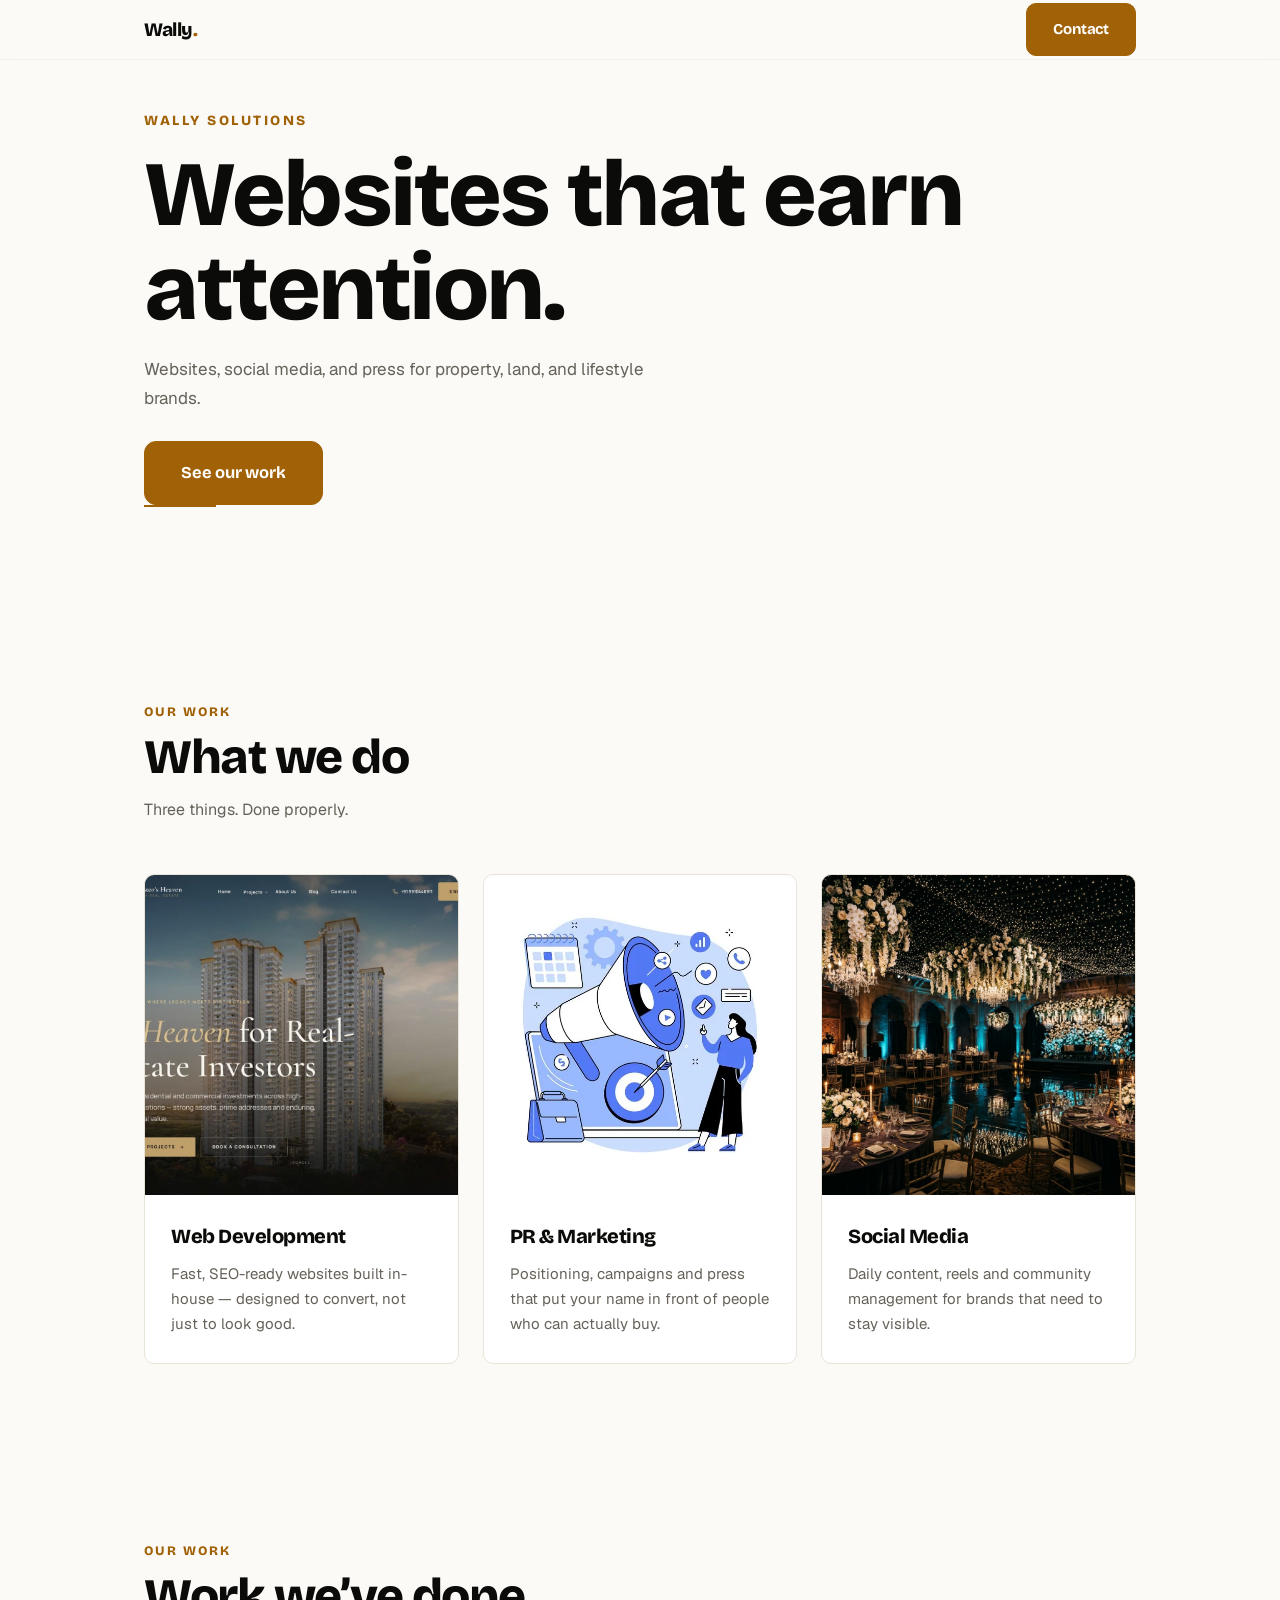
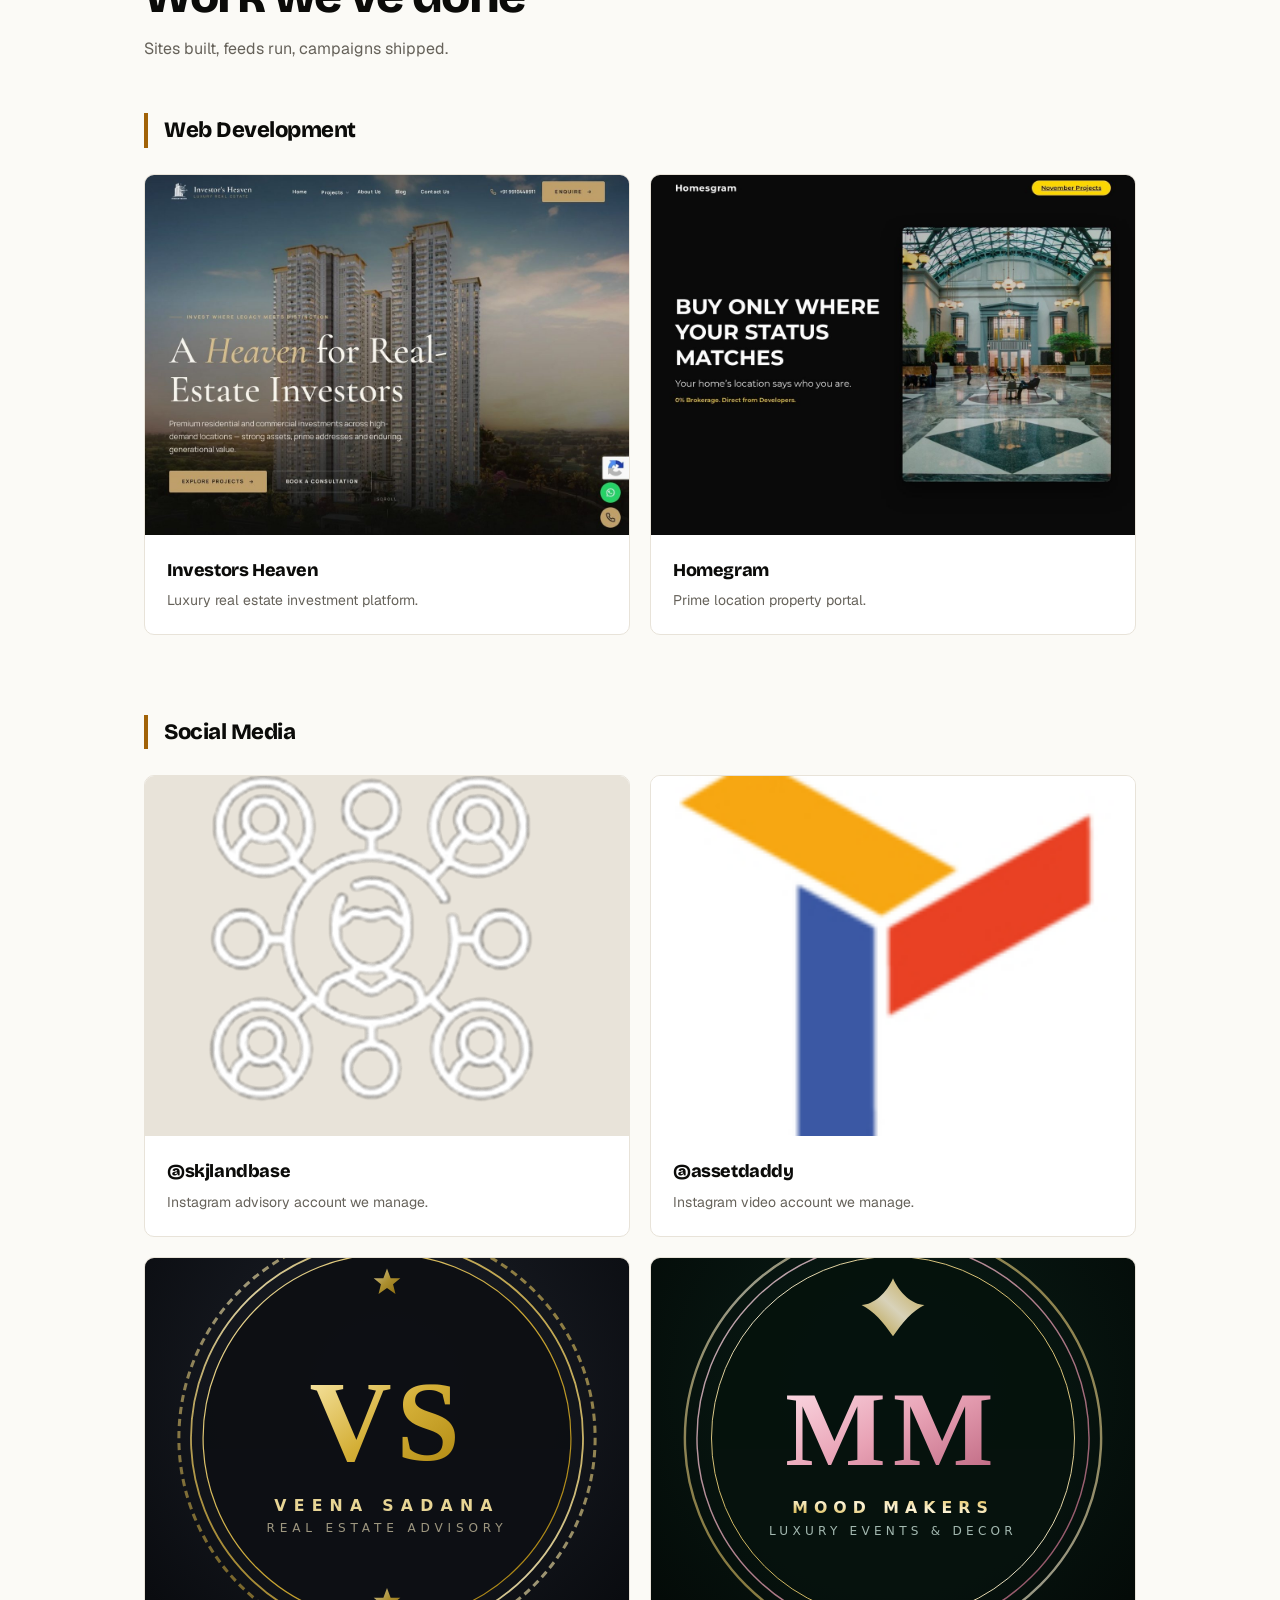
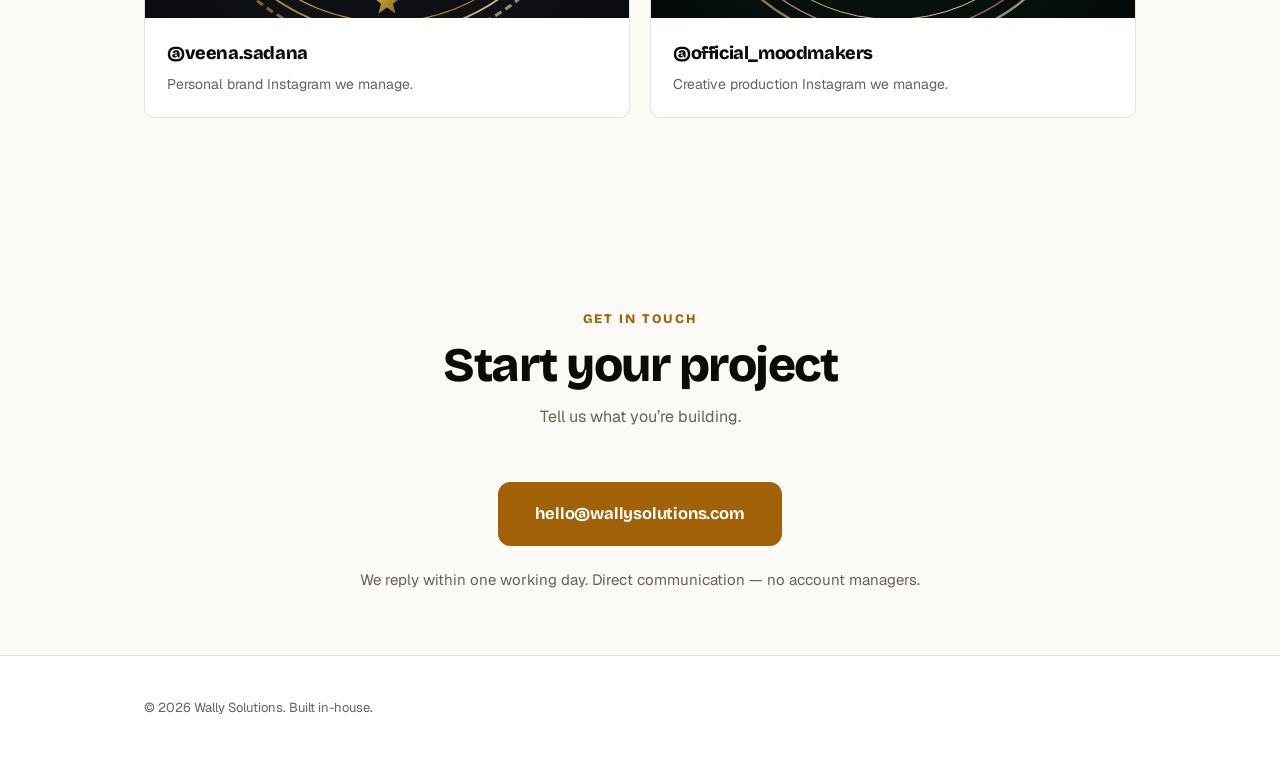
==== commit d981570d: "Add megaphone illustration to PR & Marketing service card" ====
--- a/index.html
+++ b/index.html
@@ -62,7 +62,7 @@
         </article>
 
         <article class="service card">
-          <div class="service__image" style="background-image:url('assets/img/work-skjlandbase.jpg')"></div>
+          <div class="service__image" style="background-image:url('assets/img/work-pr-marketing.png')"></div>
           <div class="service__body">
             <h3 class="service__title">PR &amp; Marketing</h3>
             <p class="service__desc">Positioning, campaigns and press that put your name in front of people who can actually buy.</p>
--- a/assets/css/style.css
+++ b/assets/css/style.css
@@ -339,7 +339,7 @@
 }
 
 .work-card__img--insta {
-  height: 320px;
+  height: 240px;
   background-size: cover;
   background-position: center;
   background-color: #e8e3d9;
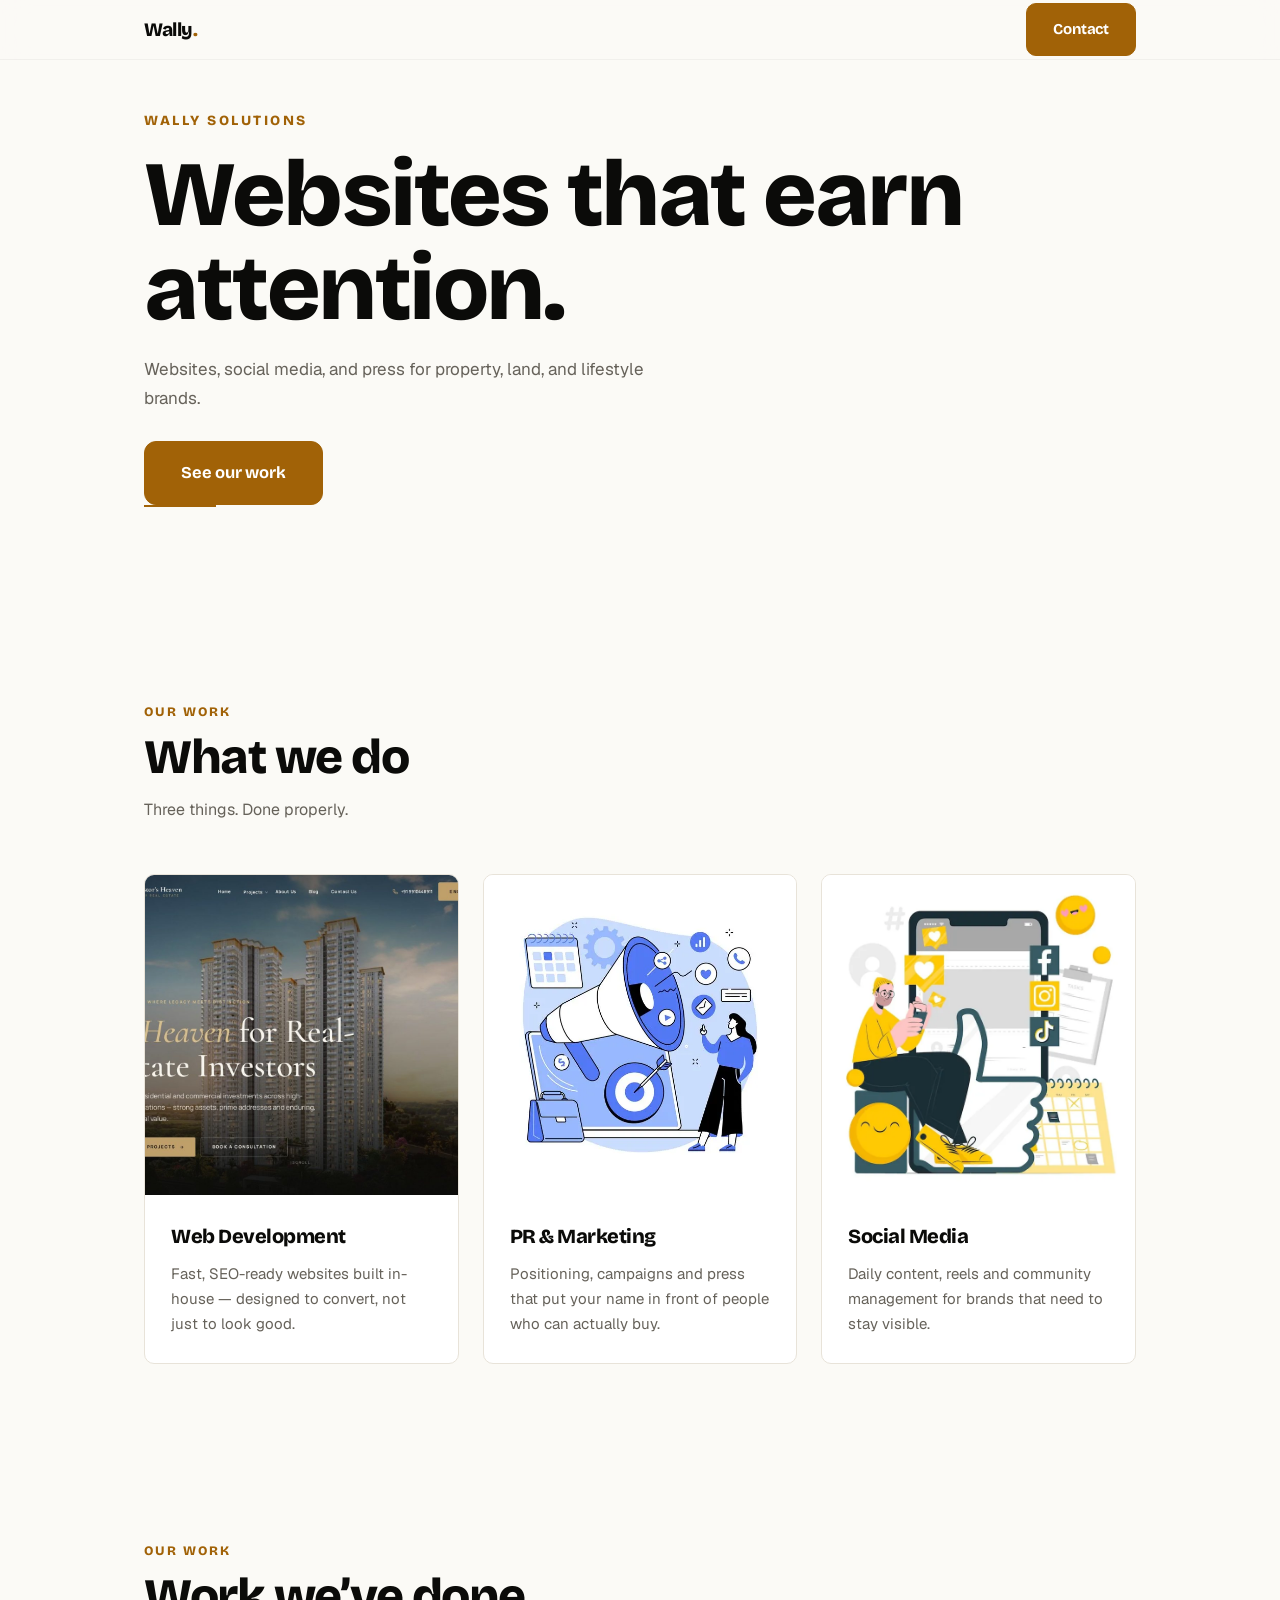
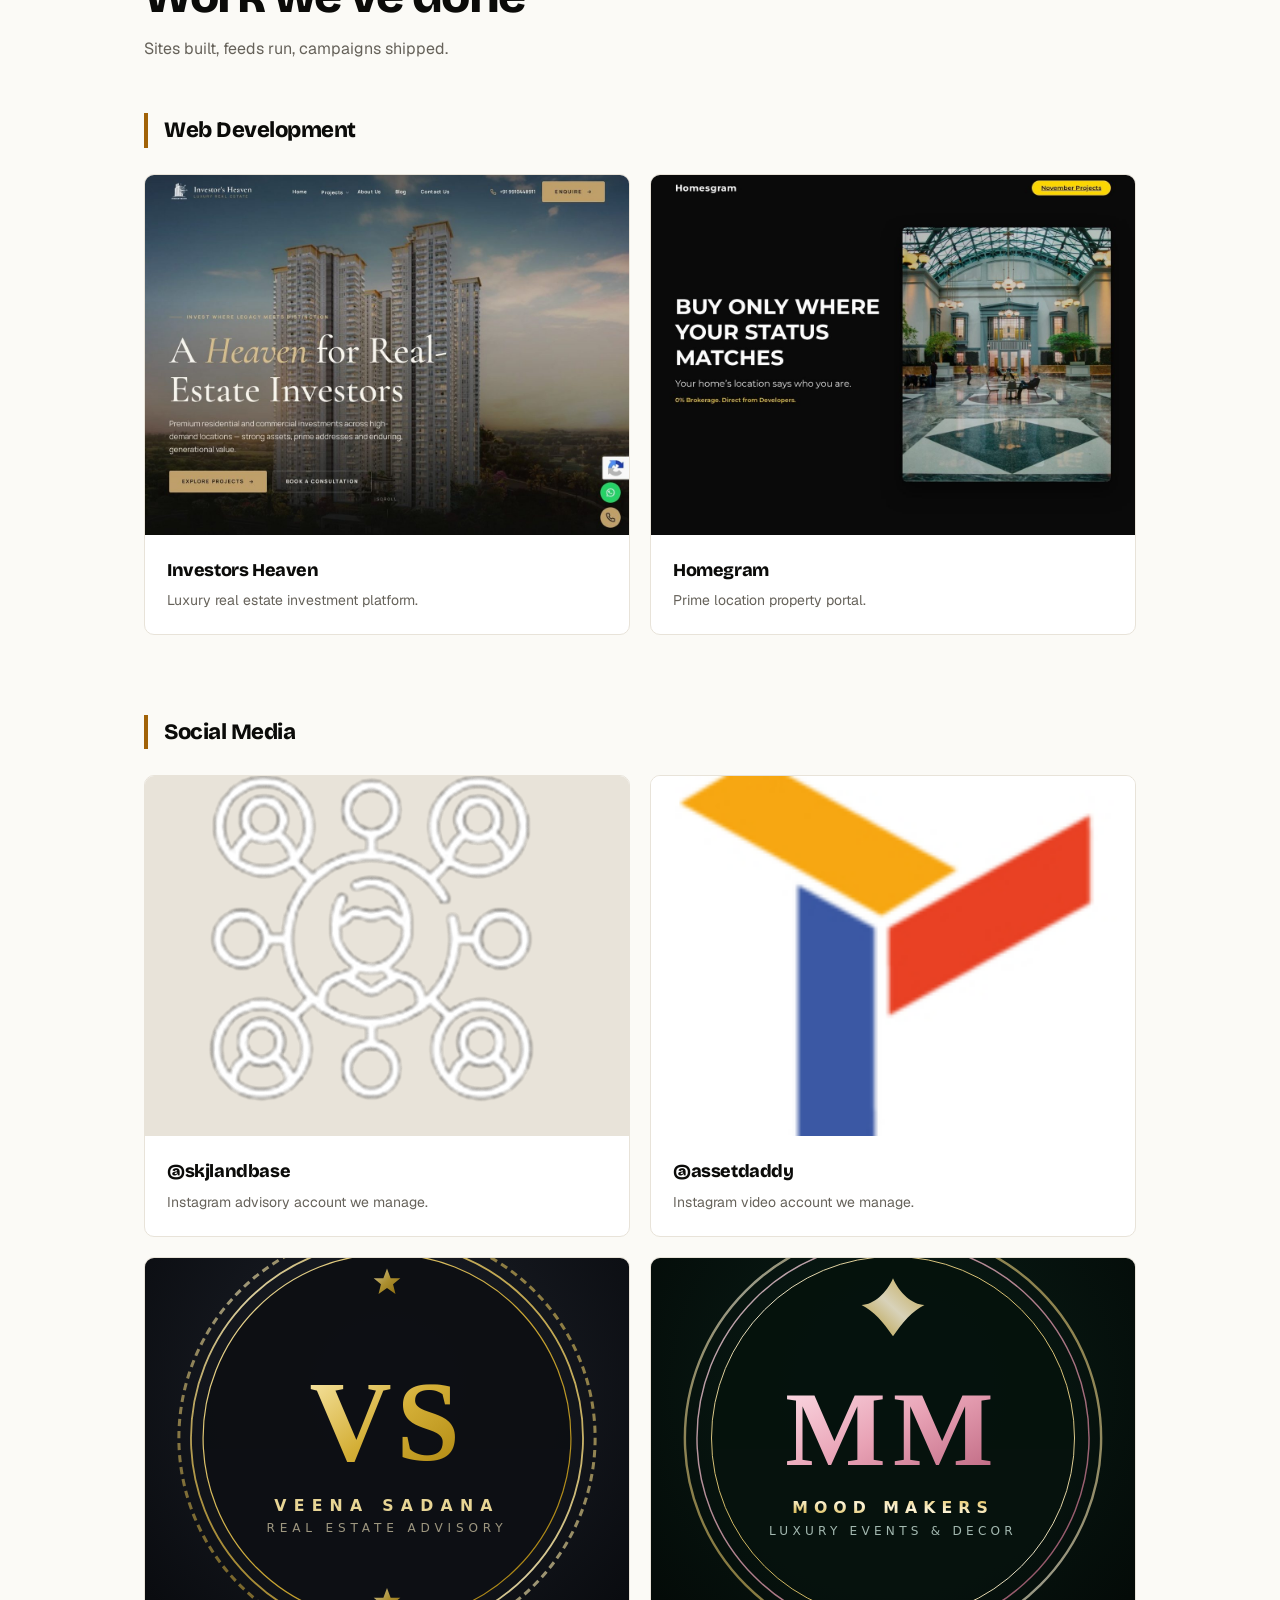
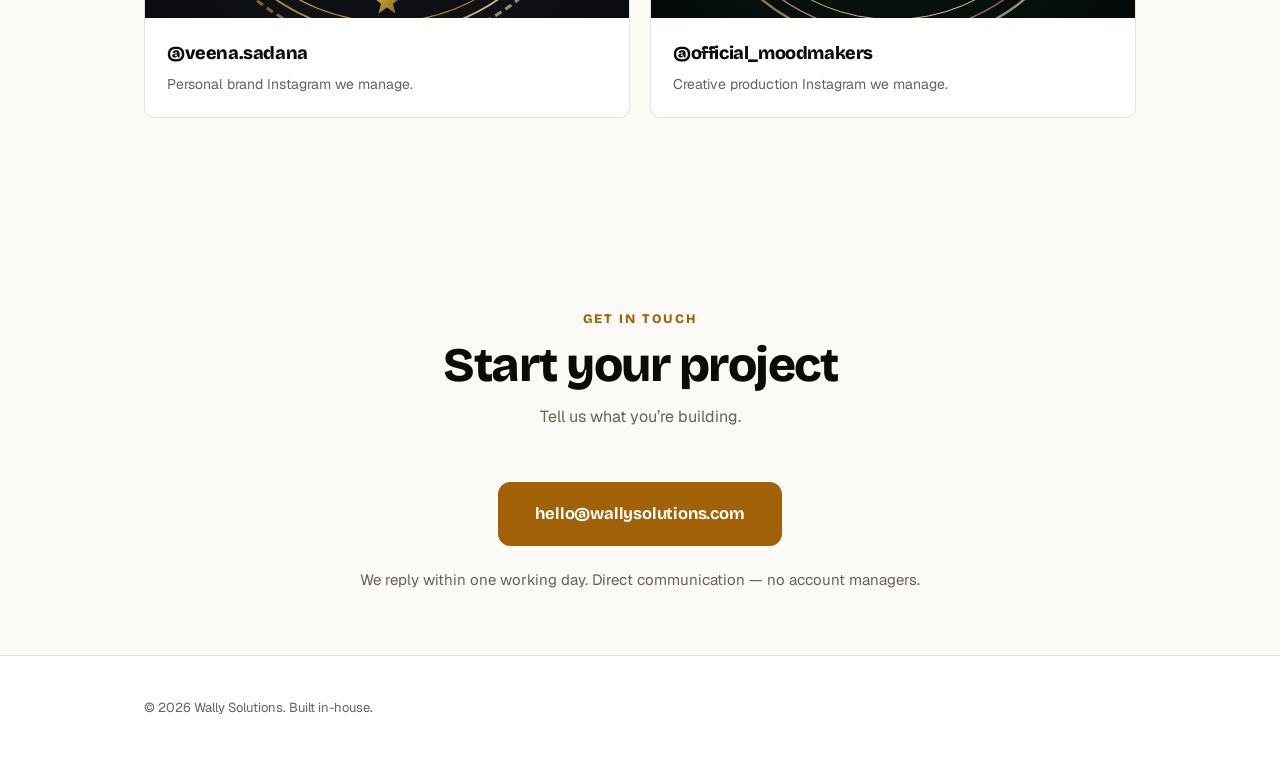
==== commit 64dbcbb0: "Add social media illustration to Social Media service card" ====
--- a/index.html
+++ b/index.html
@@ -70,7 +70,7 @@
         </article>
 
         <article class="service card">
-          <div class="service__image" style="background-image:url('assets/img/work-moodmakers.jpg')"></div>
+          <div class="service__image" style="background-image:url('assets/img/work-social-media.png')"></div>
           <div class="service__body">
             <h3 class="service__title">Social Media</h3>
             <p class="service__desc">Daily content, reels and community management for brands that need to stay visible.</p>
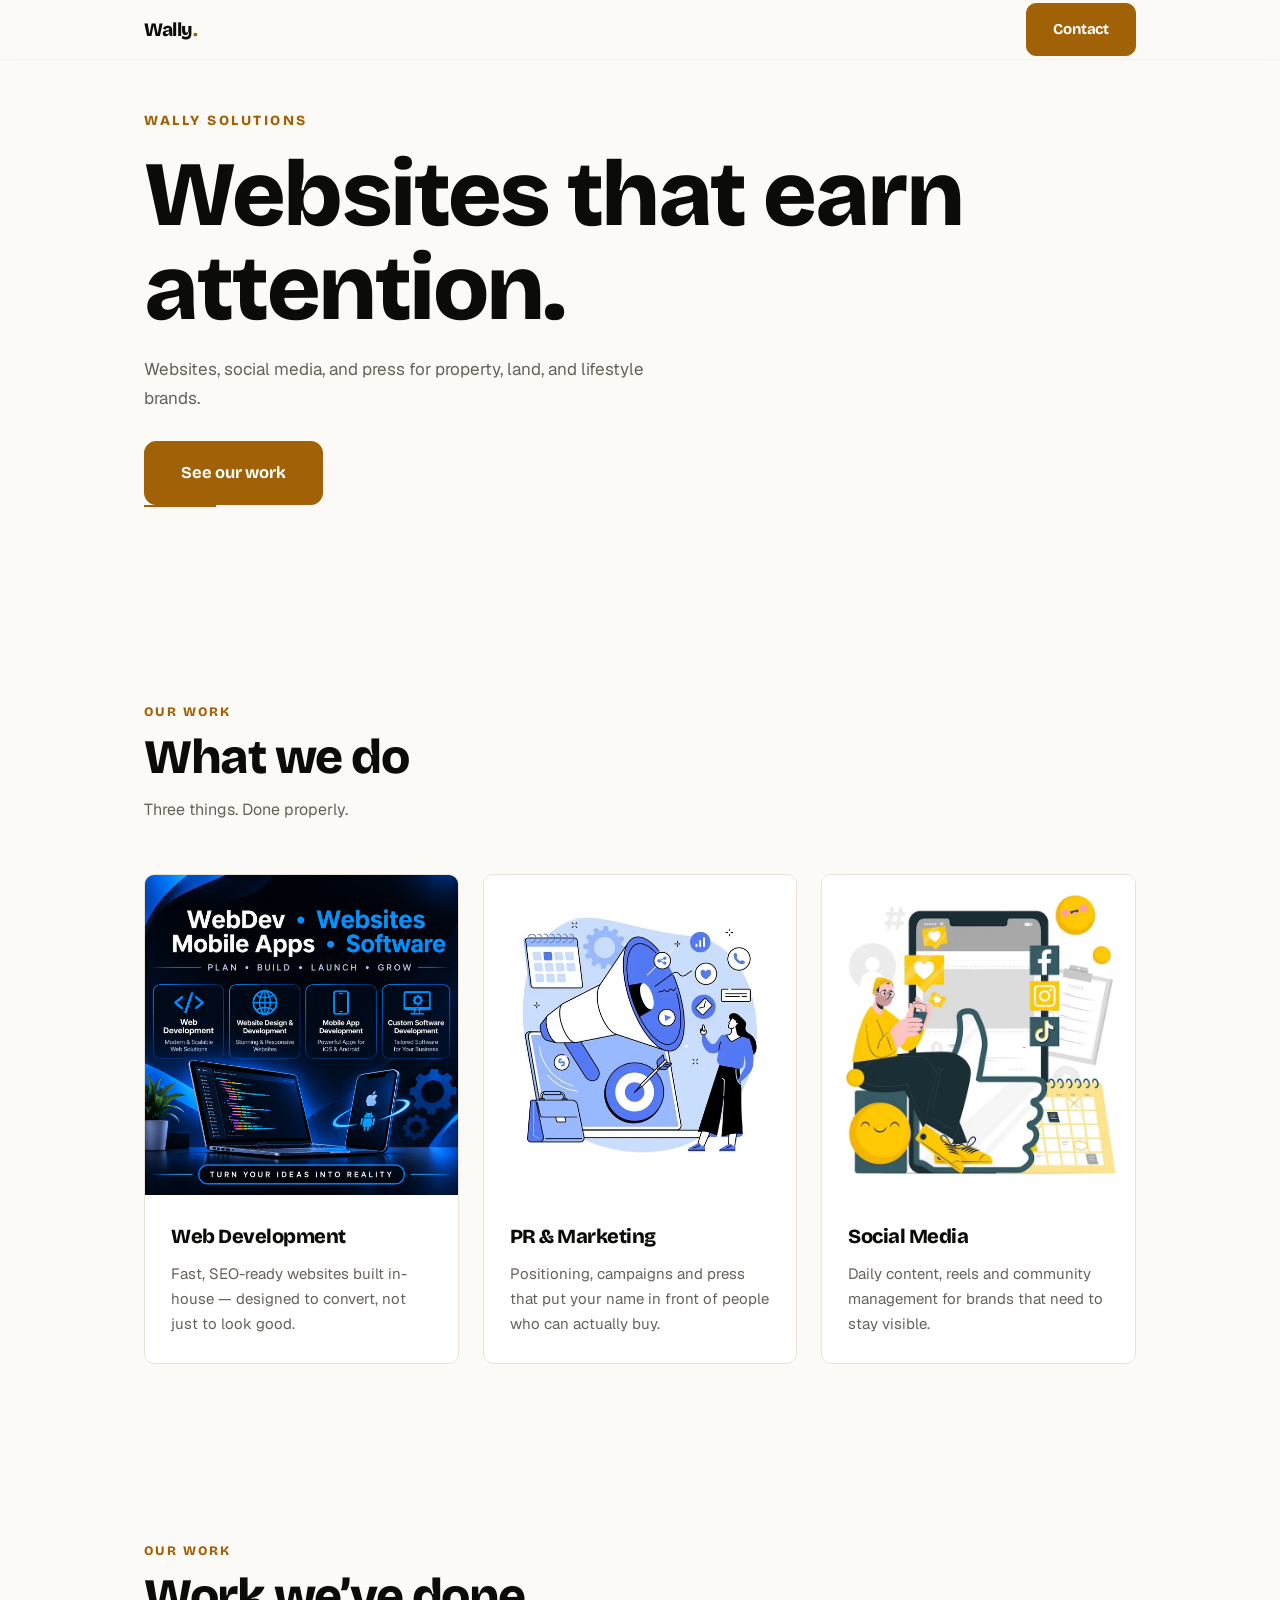
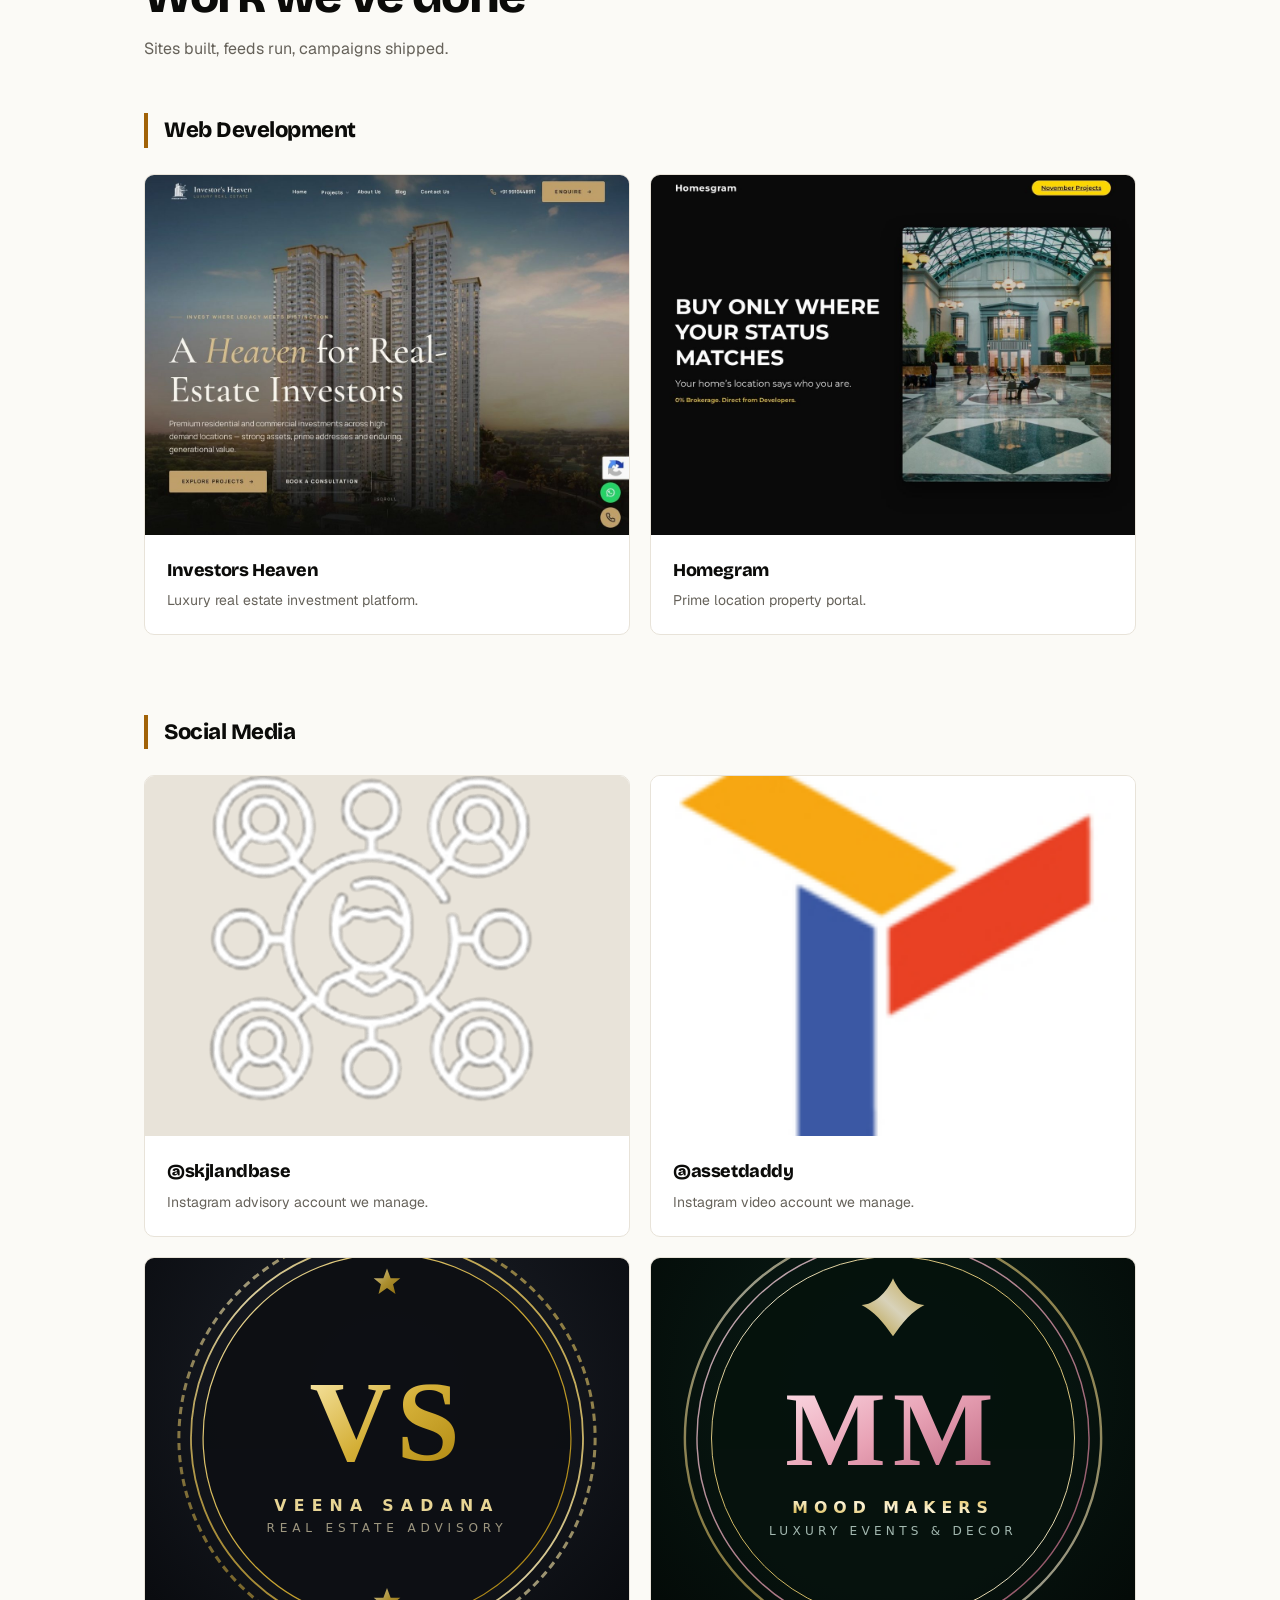
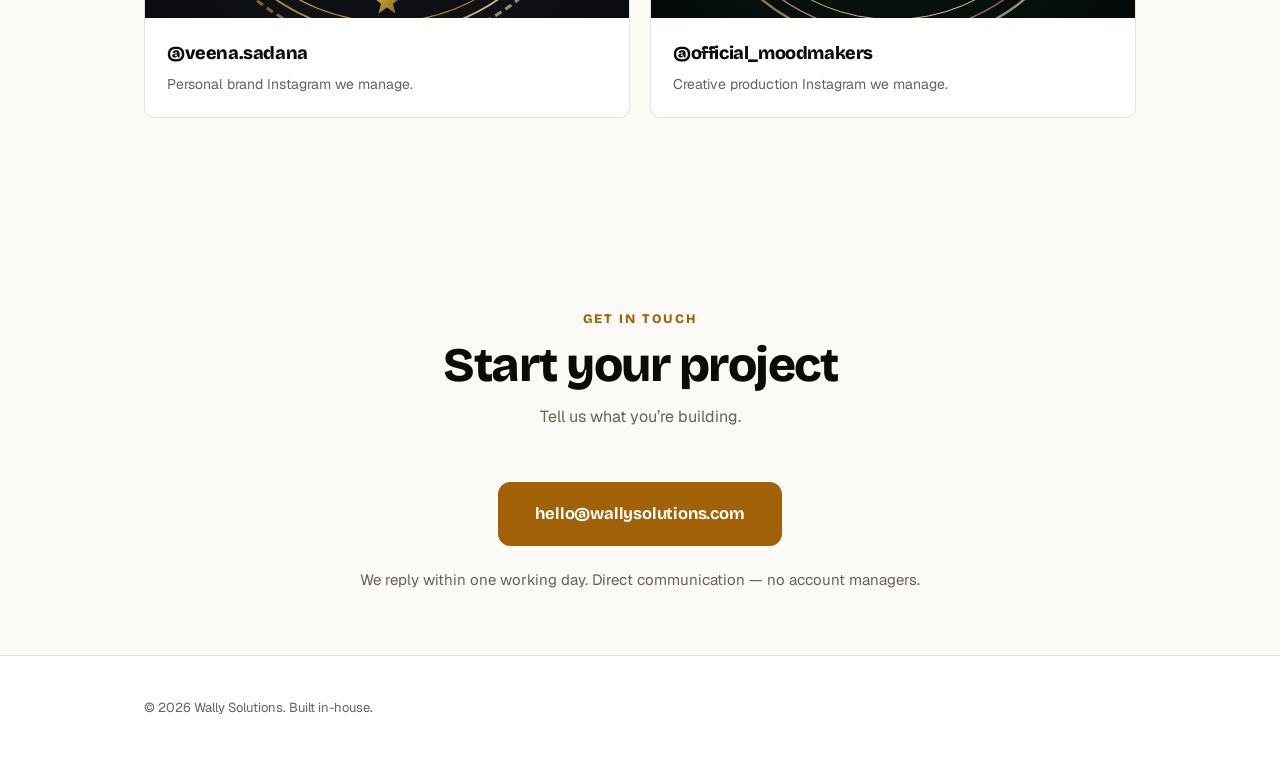
==== commit 1f434e5a: "Add web development illustration to Web Development service card" ====
--- a/index.html
+++ b/index.html
@@ -54,7 +54,7 @@
 
       <div class="services-grid">
         <article class="service card">
-          <div class="service__image" style="background-image:url('assets/img/work-investors-heaven.jpg')"></div>
+          <div class="service__image" style="background-image:url('assets/img/work-web-development.png')"></div>
           <div class="service__body">
             <h3 class="service__title">Web Development</h3>
             <p class="service__desc">Fast, SEO-ready websites built in-house — designed to convert, not just to look good.</p>
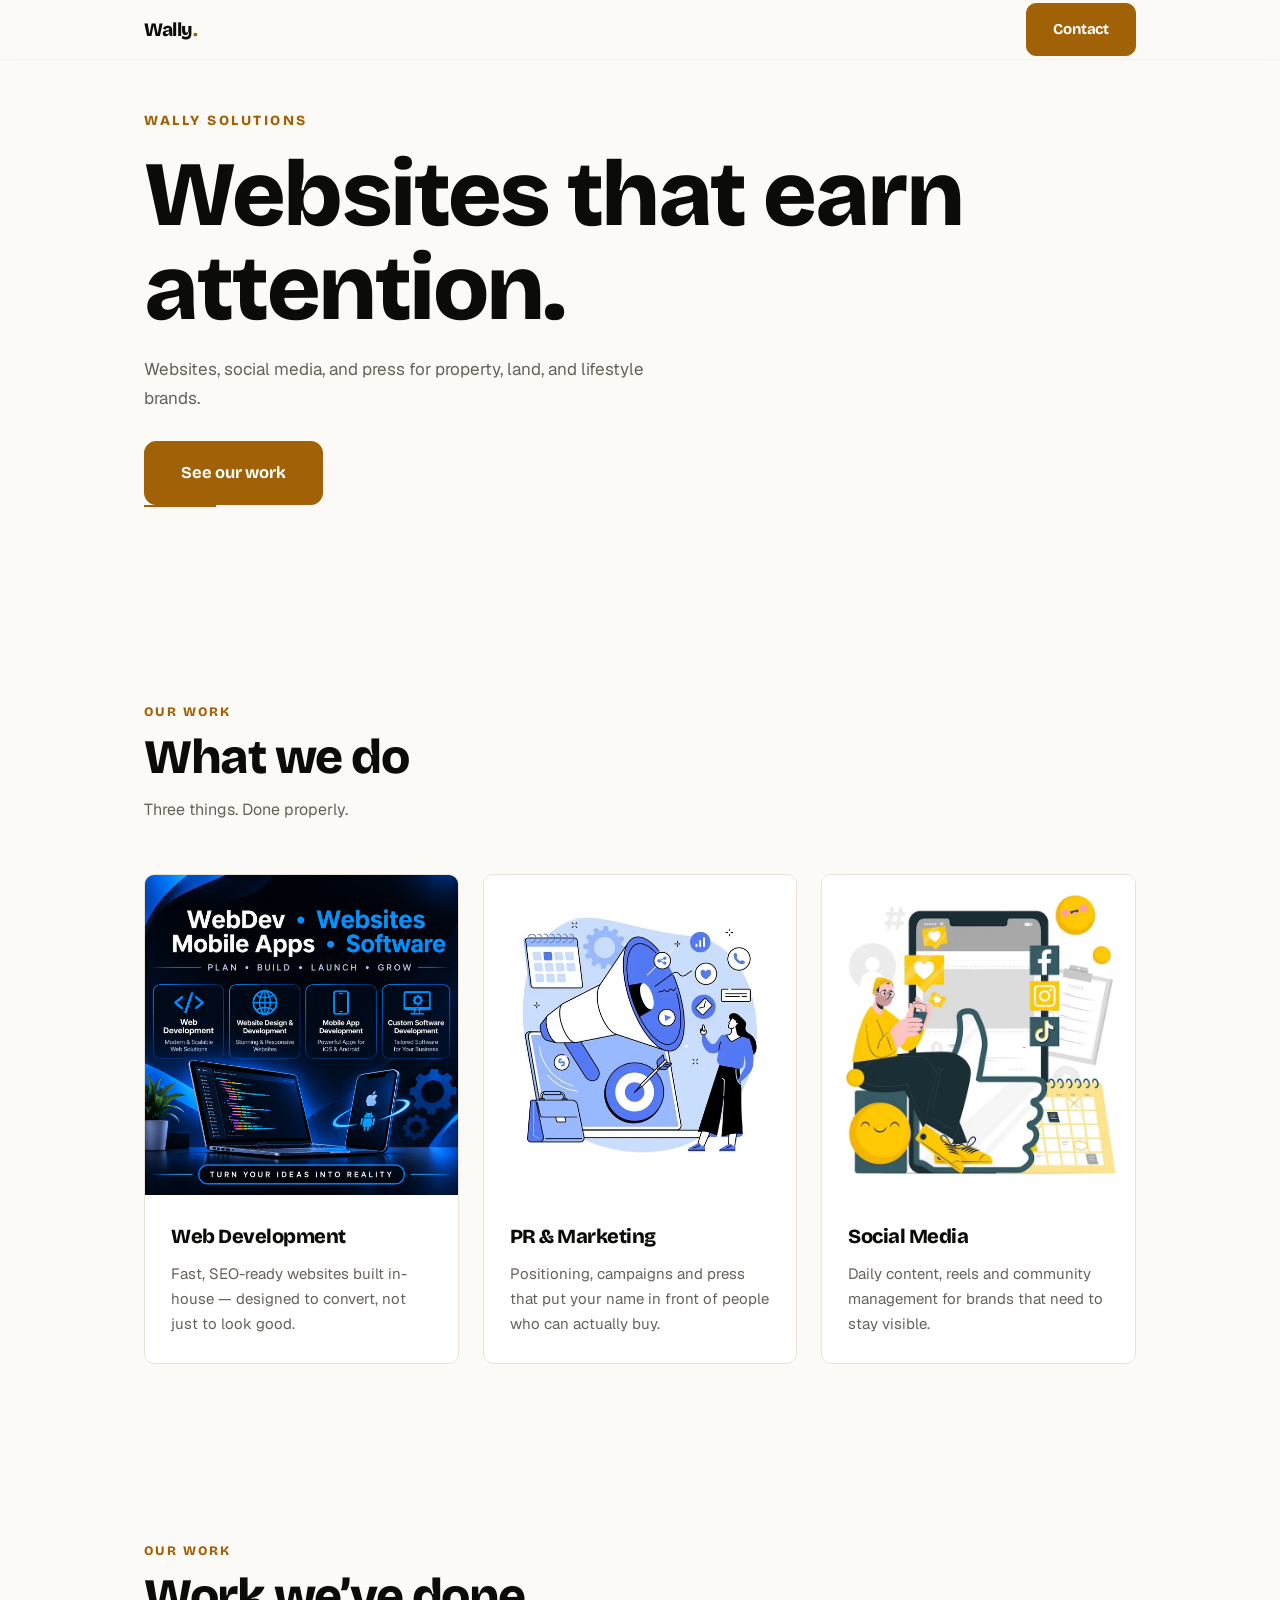
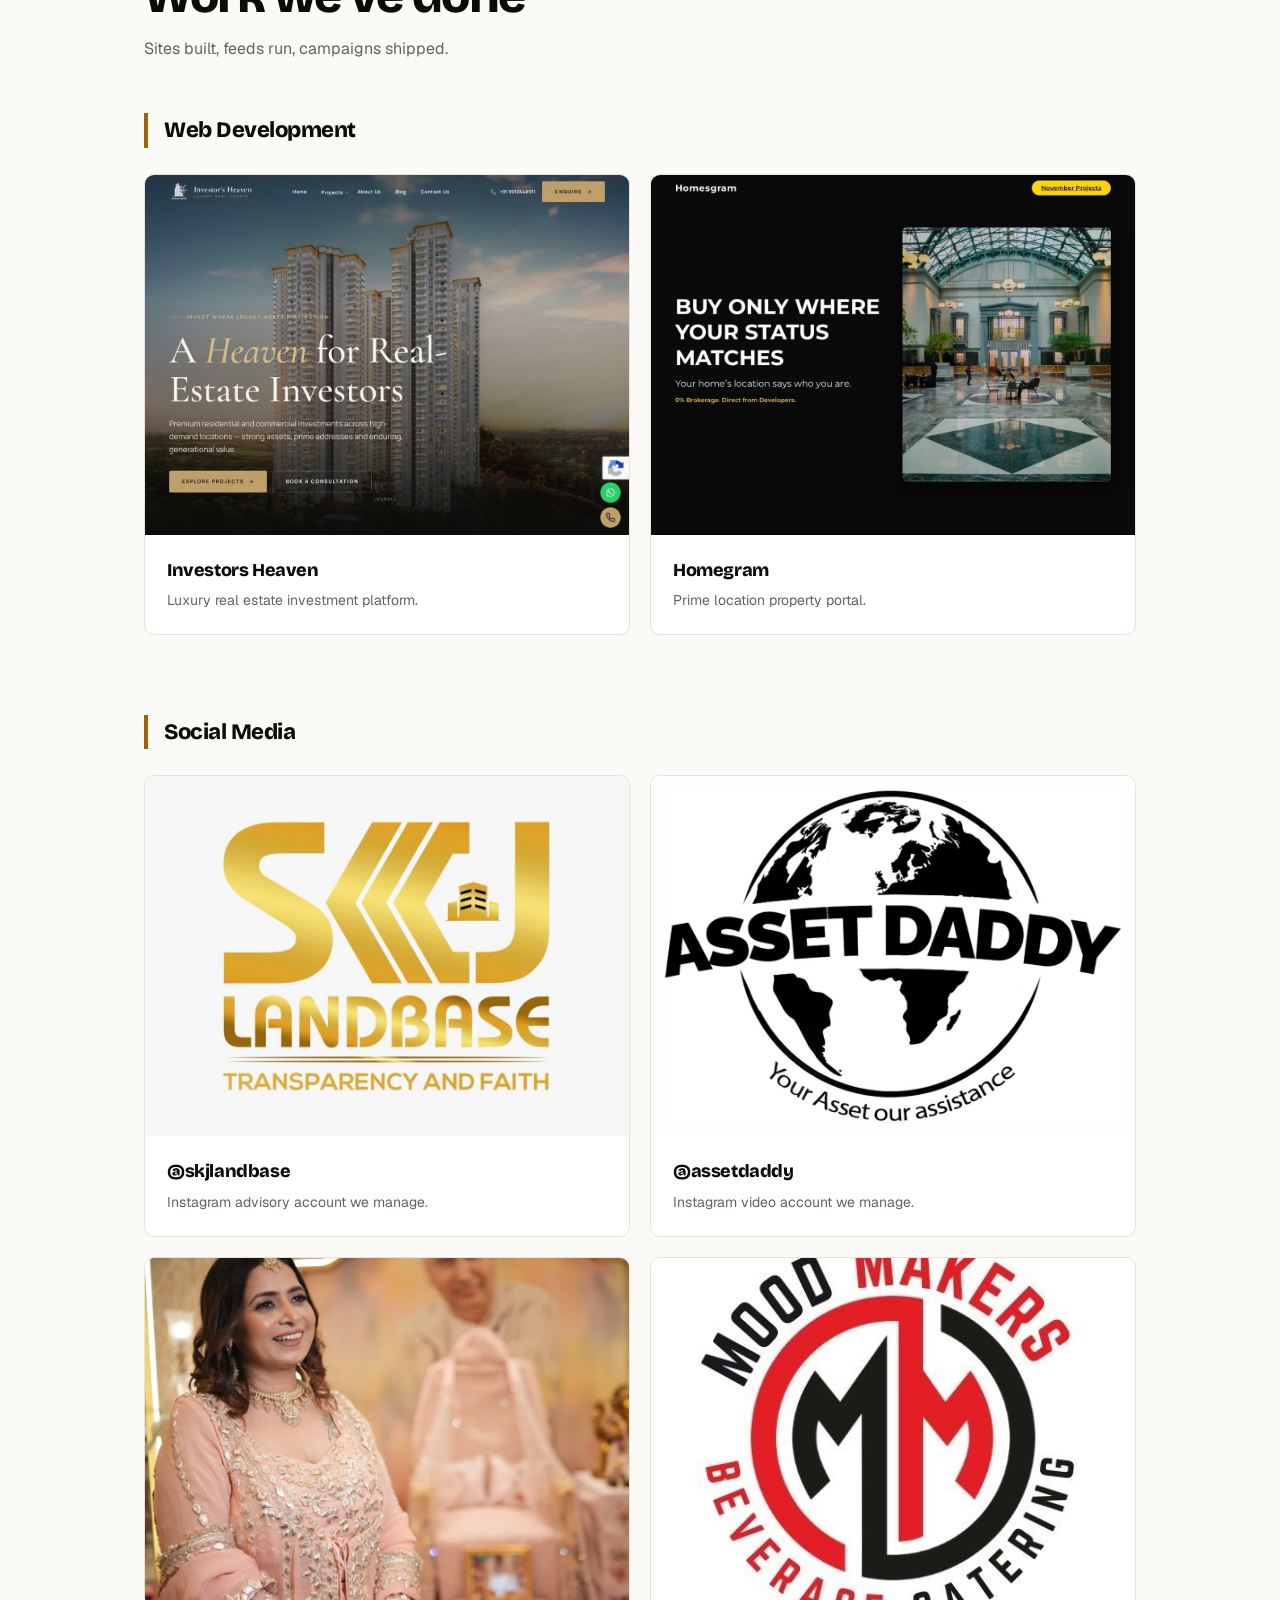
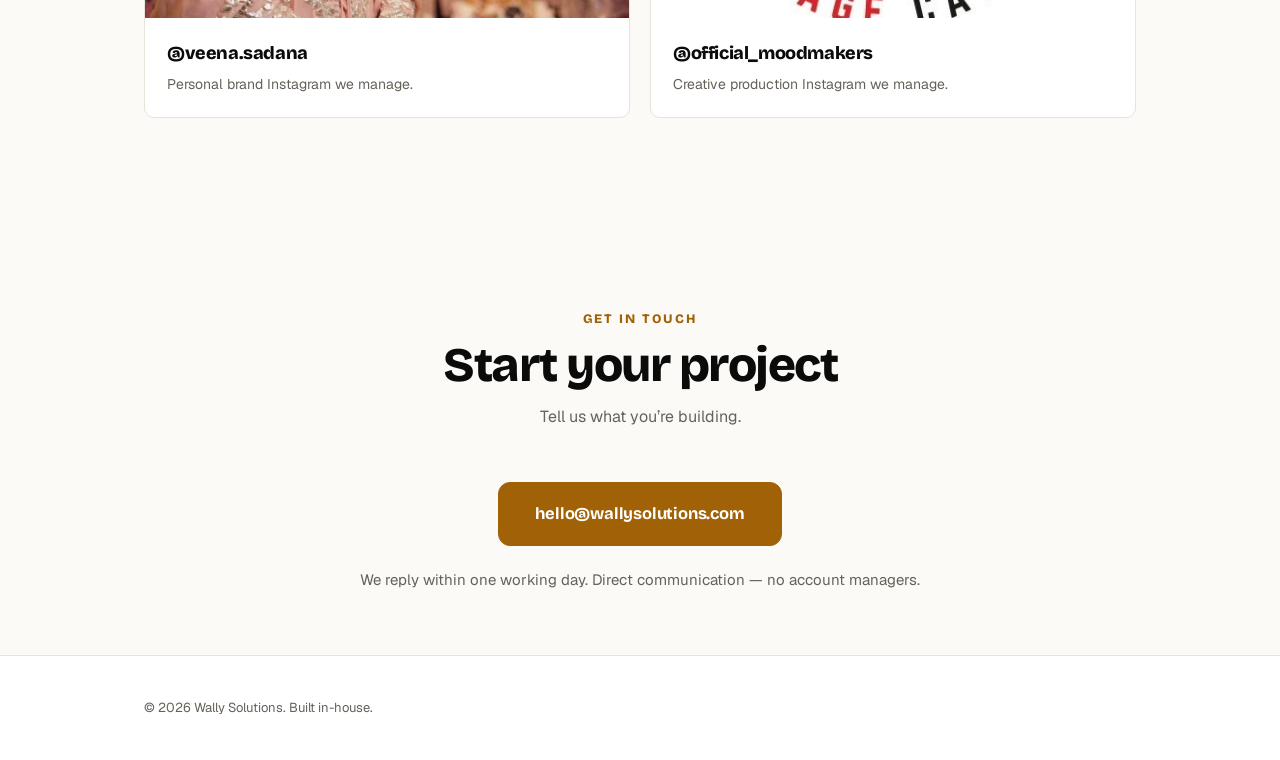
==== commit dce1deab: "Fix work card image paths to match saved PNG files" ====
--- a/index.html
+++ b/index.html
@@ -122,21 +122,21 @@
             </div>
           </a>
           <a href="https://www.instagram.com/assetdaddy01/" target="_blank" rel="noopener" class="work-card work-card--insta">
-            <div class="work-card__img work-card__img--insta" style="background-image:url('assets/img/pfp-assetdaddy.jpg')"></div>
+            <div class="work-card__img work-card__img--insta" style="background-image:url('assets/img/pfp-assetdaddy.png')"></div>
             <div class="work-card__body">
               <h4 class="work-card__title">@assetdaddy</h4>
               <p class="work-card__desc">Instagram video account we manage.</p>
             </div>
           </a>
           <a href="https://www.instagram.com/veena.sadana/" target="_blank" rel="noopener" class="work-card work-card--insta">
-            <div class="work-card__img work-card__img--insta" style="background-image:url('assets/img/pfp-veena-sadana.svg')"></div>
+            <div class="work-card__img work-card__img--insta" style="background-image:url('assets/img/pfp-veena-sadana.png')"></div>
             <div class="work-card__body">
               <h4 class="work-card__title">@veena.sadana</h4>
               <p class="work-card__desc">Personal brand Instagram we manage.</p>
             </div>
           </a>
           <a href="https://www.instagram.com/official_moodmakers/" target="_blank" rel="noopener" class="work-card work-card--insta">
-            <div class="work-card__img work-card__img--insta" style="background-image:url('assets/img/pfp-moodmakers.svg')"></div>
+            <div class="work-card__img work-card__img--insta" style="background-image:url('assets/img/pfp-moodmakers.png')"></div>
             <div class="work-card__body">
               <h4 class="work-card__title">@official_moodmakers</h4>
               <p class="work-card__desc">Creative production Instagram we manage.</p>
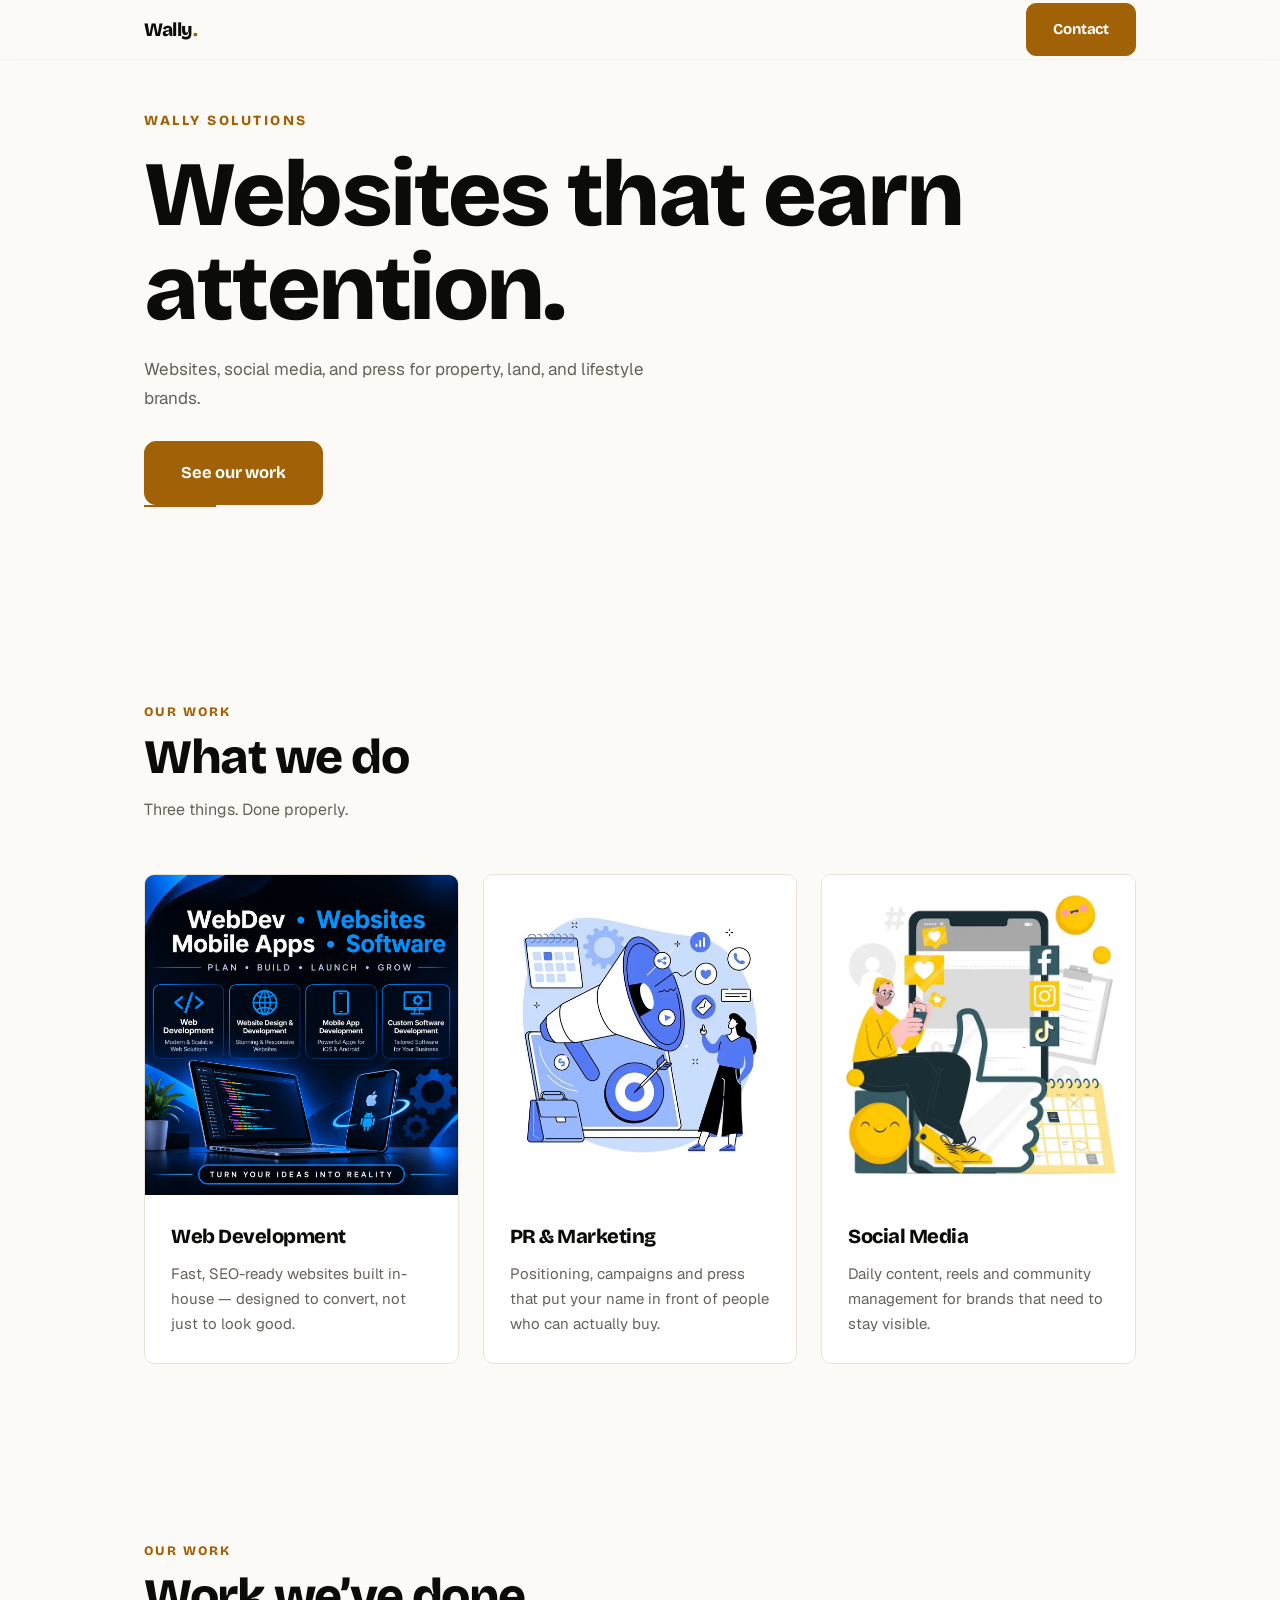
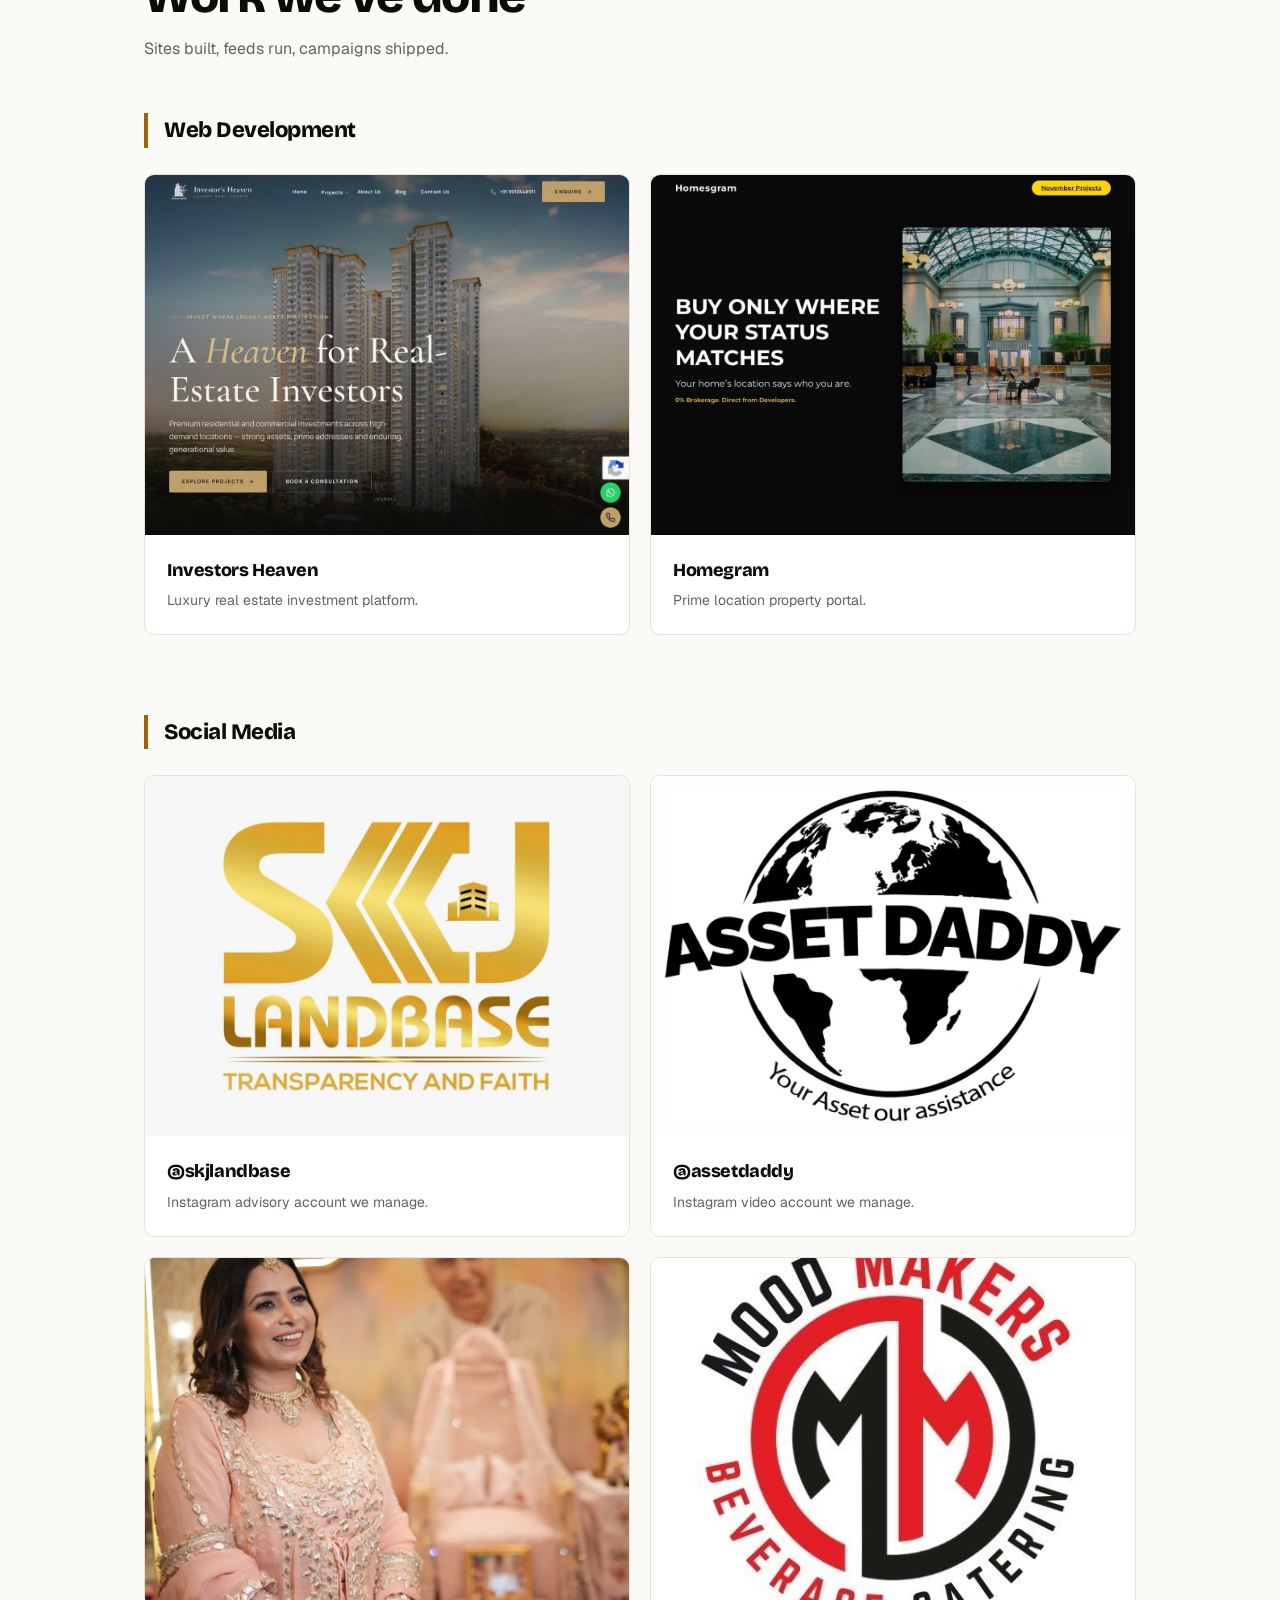
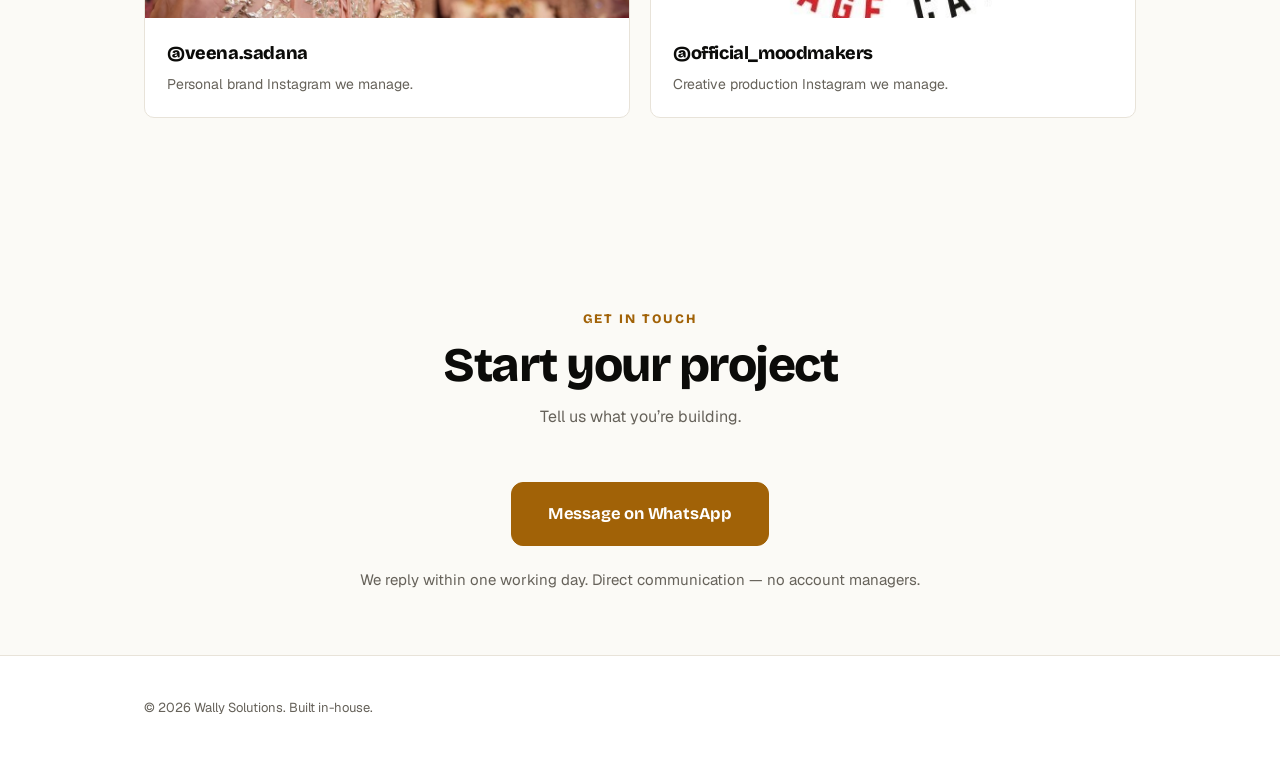
==== commit d24e3f07: "Replace email with WhatsApp contact button" ====
--- a/index.html
+++ b/index.html
@@ -155,7 +155,7 @@
         <h2 class="section__title">Start your project</h2>
         <p class="section__intro">Tell us what you&rsquo;re building.</p>
       </div>
-      <a href="mailto:hello@wallysolutions.com" class="btn btn--primary btn--large">hello@wallysolutions.com</a>
+      <a href="https://wa.me/918059224102" class="btn btn--primary btn--large">Message on WhatsApp</a>
       <p class="contact__note">We reply within one working day. Direct communication — no account managers.</p>
     </div>
   </section>
